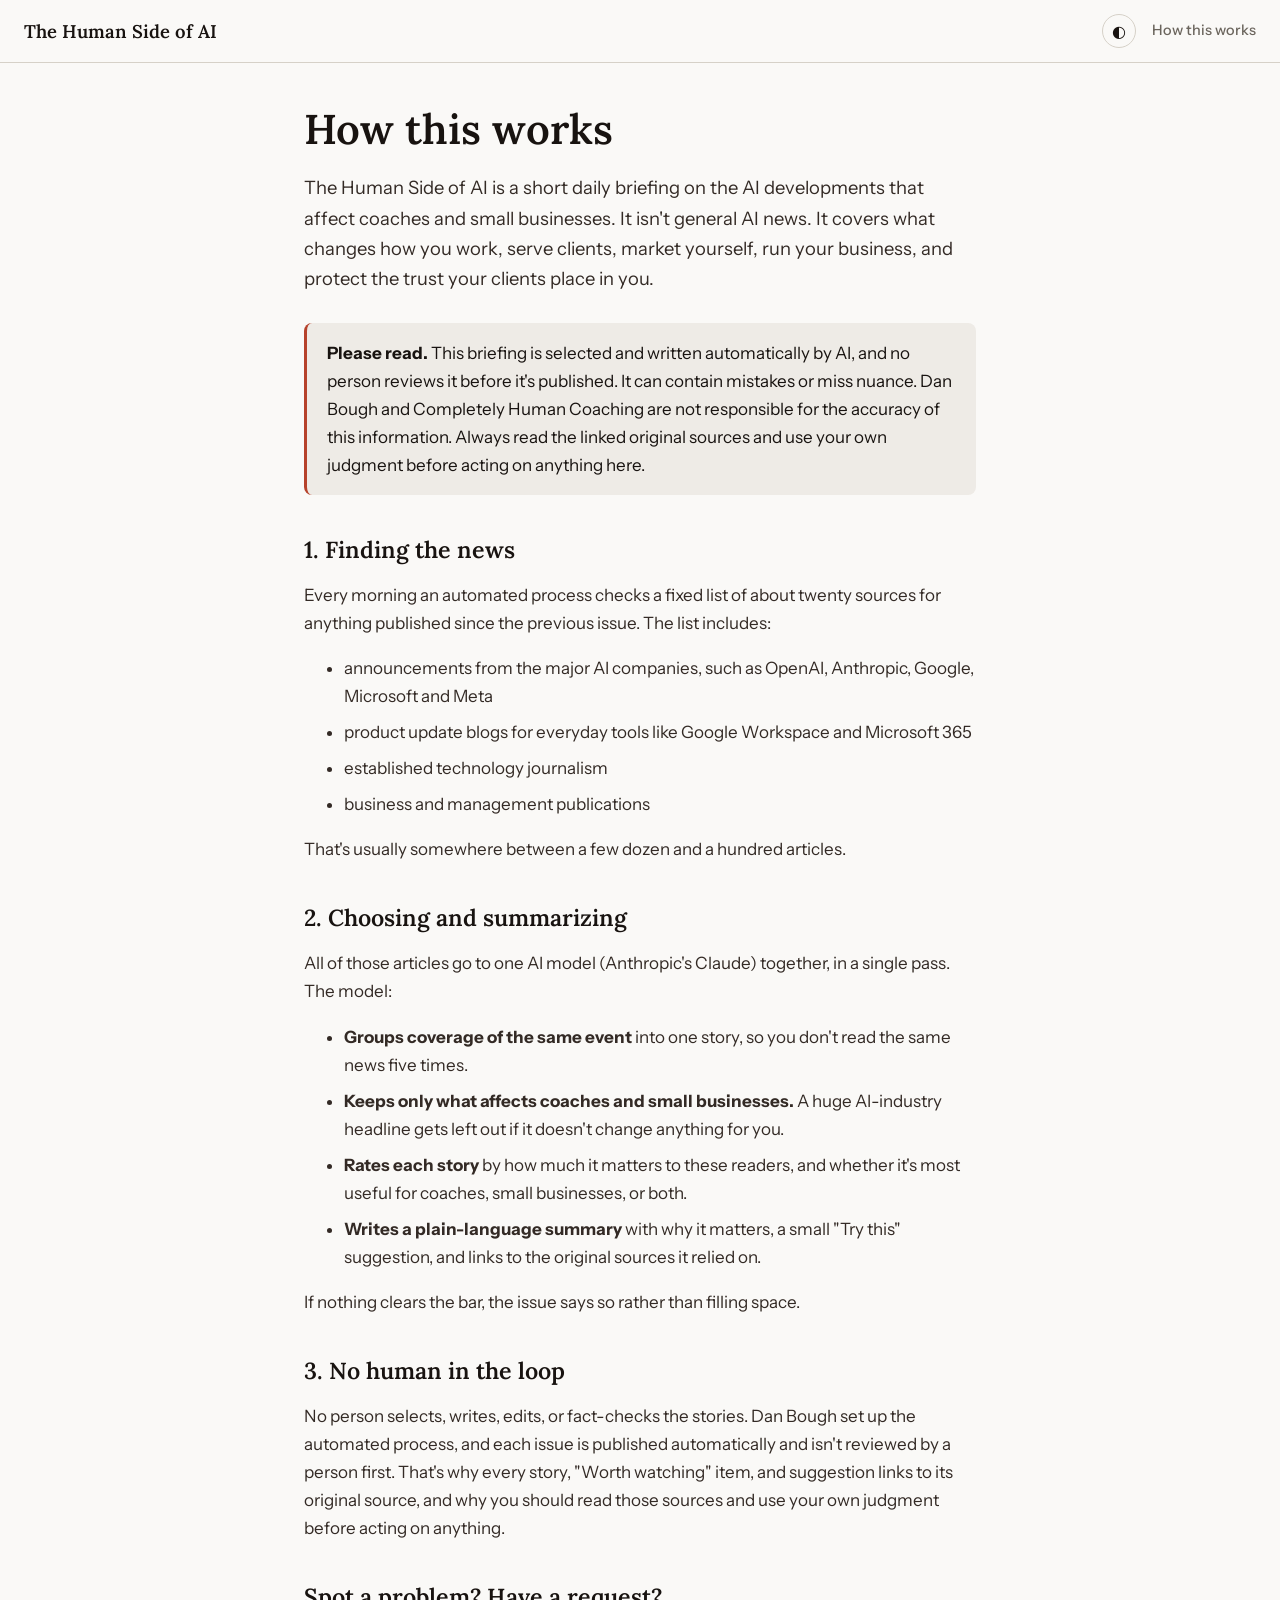
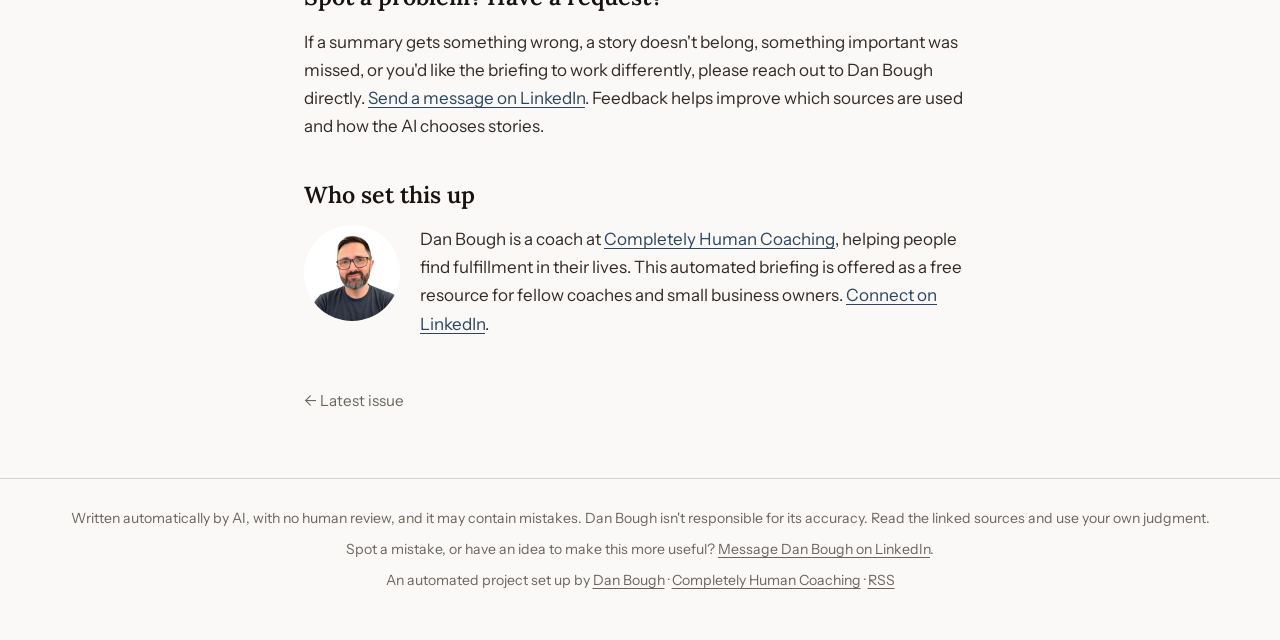
==== about.html @ e9f51636 "Update site: 2026-09-29" ====
<!DOCTYPE html>
<html lang="en">
<head>
<meta charset="utf-8">
<meta name="viewport" content="width=device-width, initial-scale=1">
<title>How this works · The Human Side of AI</title>
<meta name="description" content="How the daily AI briefing for coaches and small businesses is sourced, selected, and summarized, and why you should always check the sources.">
<meta property="og:site_name" content="The Human Side of AI">
<meta property="og:title" content="How this works · The Human Side of AI">
<meta property="og:description" content="How the daily AI briefing for coaches and small businesses is sourced, selected, and summarized, and why you should always check the sources.">
<meta property="og:url" content="https://ai.completelyhumancoaching.com/about.html">
<meta property="og:image" content="https://ai.completelyhumancoaching.com/assets/og-image.png">
<meta property="og:image:width" content="1200">
<meta property="og:image:height" content="630">
<meta property="og:type" content="website">
<meta name="twitter:card" content="summary_large_image">
<meta name="twitter:title" content="How this works · The Human Side of AI">
<meta name="twitter:description" content="How the daily AI briefing for coaches and small businesses is sourced, selected, and summarized, and why you should always check the sources.">
<meta name="twitter:image" content="https://ai.completelyhumancoaching.com/assets/og-image.png">
<link rel="icon" type="image/png" href="assets/favicon.png">
<link rel="alternate" type="application/rss+xml" title="The Human Side of AI" href="feed.xml">
<script>
try {
  var saved = localStorage.getItem('human-side-of-ai-theme');
  if (saved) document.documentElement.setAttribute('data-theme', saved);
} catch (e) {}
</script>
<link rel="preconnect" href="https://fonts.googleapis.com">
<link rel="preconnect" href="https://fonts.gstatic.com" crossorigin>
<link href="https://fonts.googleapis.com/css2?family=Instrument+Sans:wght@400;500;600;700&family=Lora:wght@500;600;700&display=swap" rel="stylesheet">
<link rel="stylesheet" href="assets/style.css">
</head>
<body>

<header class="masthead">
  <a class="masthead-brand" href="index.html">The Human Side of AI</a>
  <nav class="masthead-nav">
    <button class="theme-toggle" aria-label="Toggle dark mode">◐</button>
    <a href="about.html">How this works</a>
  </nav>
</header>
<main class="about">
  <h1 class="about-title">How this works</h1>
  <p class="about-lede">The Human Side of AI is a short daily briefing on the AI developments that
    affect coaches and small businesses. It isn't general AI news. It covers what changes how you
    work, serve clients, market yourself, run your business, and protect the trust your clients
    place in you.</p>

  <div class="disclaimer-box">
    <strong>Please read.</strong> This briefing is selected and written automatically by AI, and no person reviews it before it&#x27;s published. It can contain mistakes or miss nuance. Dan Bough and Completely Human Coaching are not responsible for the accuracy of this information. Always read the linked original sources and use your own judgment before acting on anything here.
  </div>

  <h2>1. Finding the news</h2>
  <p>Every morning an automated process checks a fixed list of about twenty sources for
    anything published since the previous issue. The list includes:</p>
  <ul>
    <li>announcements from the major AI companies, such as OpenAI, Anthropic, Google, Microsoft
      and Meta</li>
    <li>product update blogs for everyday tools like Google Workspace and Microsoft 365</li>
    <li>established technology journalism</li>
    <li>business and management publications</li>
  </ul>
  <p>That's usually somewhere between a few dozen and a hundred articles.</p>

  <h2>2. Choosing and summarizing</h2>
  <p>All of those articles go to one AI model (Anthropic's Claude) together, in a single pass. The
    model:</p>
  <ul>
    <li><strong>Groups coverage of the same event</strong> into one story, so you don't read the
      same news five times.</li>
    <li><strong>Keeps only what affects coaches and small businesses.</strong> A huge AI-industry
      headline gets left out if it doesn't change anything for you.</li>
    <li><strong>Rates each story</strong> by how much it matters to these readers, and whether
      it's most useful for coaches, small businesses, or both.</li>
    <li><strong>Writes a plain-language summary</strong> with why it matters, a small "Try this"
      suggestion, and links to the original sources it relied on.</li>
  </ul>
  <p>If nothing clears the bar, the issue says so rather than filling space.</p>

  <h2>3. No human in the loop</h2>
  <p>No person selects, writes, edits, or fact-checks the stories. Dan Bough set up the
    automated process, and each issue is published automatically and isn't reviewed by a person
    first. That's why every story, "Worth watching" item, and suggestion links to its original
    source, and why you should read those sources and use your own judgment before acting on
    anything.</p>

  <h2>Spot a problem? Have a request?</h2>
  <p>If a summary gets something wrong, a story doesn't belong, something important was missed,
    or you'd like the briefing to work differently, please reach out to Dan Bough
    directly. <a href="https://www.linkedin.com/in/dan-bough/" target="_blank" rel="noopener">Send a message on
    LinkedIn</a>. Feedback helps improve which sources are used and how the AI chooses stories.</p>

  <h2>Who set this up</h2>
  <div class="author-card">
    <img src="assets/dan-bough.jpg" alt="Dan Bough" class="author-photo" width="96" height="96">
    <p>Dan Bough is a coach at <a href="https://completelyhumancoaching.com" target="_blank" rel="noopener">Completely Human Coaching</a>,
      helping people find fulfillment in their lives. This automated briefing is offered as a
      free resource for fellow coaches and small business owners.
      <a href="https://www.linkedin.com/in/dan-bough/" target="_blank" rel="noopener">Connect on LinkedIn</a>.</p>
  </div>

  <nav class="issue-nav"><a href="index.html">← Latest issue</a></nav>
</main>

<footer class="site-footer">
  <p class="footer-disclaimer">Written automatically by AI, with no human review, and it may contain mistakes. Dan Bough isn&#x27;t responsible for its accuracy. Read the linked sources and use your own judgment.</p>
  <p class="footer-feedback">Spot a mistake, or have an idea to make this more useful? <a href="https://www.linkedin.com/in/dan-bough/" target="_blank" rel="noopener">Message Dan Bough on LinkedIn</a>.</p>
  <p class="footer-credit">An automated project set up by <a href="https://www.linkedin.com/in/dan-bough/" target="_blank" rel="noopener">Dan Bough</a>
    · <a href="https://completelyhumancoaching.com" target="_blank" rel="noopener">Completely Human Coaching</a>
    · <a href="feed.xml">RSS</a></p>
</footer>

<script>
(function() {
  var toggle = document.querySelector('.theme-toggle');
  if (!toggle) return;
  toggle.addEventListener('click', function() {
    var root = document.documentElement;
    var current = root.getAttribute('data-theme') ||
      (window.matchMedia('(prefers-color-scheme: dark)').matches ? 'dark' : 'light');
    var next = current === 'dark' ? 'light' : 'dark';
    root.setAttribute('data-theme', next);
    try { localStorage.setItem('human-side-of-ai-theme', next); } catch (e) {}
  });
})();
</script>
</body>
</html>
---- assets/style.css ----
:root {
  --bg: #faf9f7;
  --bg-elevated: #ffffff;
  --bg-soft: #eeebe6;
  --text: #181310;
  --text-soft: #332a25;
  --text-muted: #6b655d;
  --border: #d6d1c8;
  --brand: #2b4562;
  --brand-strong: #1c2f45;
  --ember: #b6422b;
  --shadow: 0 1px 3px rgba(24,19,16,0.06), 0 1px 2px rgba(24,19,16,0.04);
  --font-serif: 'Lora', Georgia, serif;
  --font-sans: 'Instrument Sans', -apple-system, BlinkMacSystemFont, sans-serif;
  color-scheme: light;
}

@media (prefers-color-scheme: dark) {
  :root:not([data-theme="light"]) {
    --bg: #171412;
    --bg-elevated: #211d1a;
    --bg-soft: #2a2522;
    --text: #efebe5;
    --text-soft: #ddd6cd;
    --text-muted: #a39b91;
    --border: #3a3430;
    --brand: #8fb0d3;
    --brand-strong: #b5cde6;
    --ember: #e07a62;
    --shadow: 0 1px 3px rgba(0,0,0,0.3), 0 1px 2px rgba(0,0,0,0.2);
    color-scheme: dark;
  }
}

:root[data-theme="dark"] {
  --bg: #171412;
  --bg-elevated: #211d1a;
  --bg-soft: #2a2522;
  --text: #efebe5;
  --text-soft: #ddd6cd;
  --text-muted: #a39b91;
  --border: #3a3430;
  --brand: #8fb0d3;
  --brand-strong: #b5cde6;
  --ember: #e07a62;
  --shadow: 0 1px 3px rgba(0,0,0,0.3), 0 1px 2px rgba(0,0,0,0.2);
  color-scheme: dark;
}

* { box-sizing: border-box; }

body {
  margin: 0;
  background: var(--bg);
  color: var(--text);
  font-family: var(--font-sans);
  font-size: 17px;
  line-height: 1.65;
  -webkit-font-smoothing: antialiased;
}

a { color: var(--brand); text-underline-offset: 3px; }
a:hover { color: var(--ember); }

h1, h2, h3 { font-family: var(--font-serif); font-weight: 600; line-height: 1.25; color: var(--text); }

.masthead {
  display: flex;
  align-items: center;
  justify-content: space-between;
  gap: 12px;
  padding: 14px 24px;
  border-bottom: 1px solid var(--border);
  position: sticky;
  top: 0;
  background: var(--bg);
  z-index: 10;
}
.masthead-brand {
  font-family: var(--font-serif);
  font-weight: 600;
  font-size: 1.15rem;
  text-decoration: none;
  color: var(--text);
}
.masthead-nav { display: flex; align-items: center; gap: 16px; }
.masthead-nav a { font-size: 0.9rem; font-weight: 500; text-decoration: none; color: var(--text-muted); }
.masthead-nav a:hover { color: var(--ember); }

.theme-toggle {
  background: none;
  border: 1px solid var(--border);
  border-radius: 50%;
  width: 34px;
  height: 34px;
  font-size: 1rem;
  cursor: pointer;
  color: var(--text);
}

main { max-width: 720px; margin: 0 auto; padding: 40px 24px 64px; }
main.landing { max-width: 820px; }

.intro { margin-bottom: 36px; }
.intro-title { font-size: clamp(2.1rem, 6vw, 3rem); margin: 0 0 12px; letter-spacing: -0.01em; }
.intro-tagline { font-size: 1.2rem; color: var(--text-soft); margin: 0 0 14px; }
.intro-byline { font-size: 0.95rem; color: var(--text-muted); margin: 0; }

.hero {
  display: block;
  text-decoration: none;
  color: inherit;
  border: 1px solid var(--border);
  border-radius: 16px;
  padding: 32px;
  margin-bottom: 48px;
  background: var(--bg-elevated);
  box-shadow: var(--shadow);
  transition: transform 0.15s ease;
}
.hero:hover { transform: translateY(-2px); color: inherit; }

.hero-kicker, .issue-kicker {
  font-size: 0.8rem;
  text-transform: uppercase;
  letter-spacing: 0.08em;
  color: var(--ember);
  font-weight: 600;
  margin: 0 0 12px;
}

.hero-lede { font-family: var(--font-serif); font-size: 1.2rem; color: var(--text); margin: 0 0 18px; }
.hero-headlines { margin: 0 0 20px; padding-left: 20px; color: var(--text-soft); }
.hero-headlines li { margin-bottom: 6px; }
.hero-cta { font-weight: 600; color: var(--brand); }

.archive h2, .worth-watching h2, .explore-card h2, .subscribe h2, .about h2 {
  font-size: 1.45rem;
  margin: 0 0 16px;
}

.issue-grid {
  display: grid;
  grid-template-columns: repeat(auto-fill, minmax(220px, 1fr));
  gap: 16px;
}
.issue-card {
  display: block;
  text-decoration: none;
  color: inherit;
  border: 1px solid var(--border);
  border-radius: 12px;
  padding: 18px 20px;
  background: var(--bg-elevated);
  transition: transform 0.15s ease, box-shadow 0.15s ease;
}
.issue-card:hover { transform: translateY(-2px); box-shadow: var(--shadow); color: inherit; }
.issue-card-date { font-size: 0.8rem; color: var(--text-muted); margin: 0 0 8px; font-weight: 600; }
.issue-card-headline { font-family: var(--font-serif); font-size: 1.05rem; margin: 0 0 8px; }
.issue-card-count { font-size: 0.8rem; color: var(--text-muted); margin: 0; }

.issue-header { margin-bottom: 28px; }
.issue-title { font-size: clamp(1.8rem, 5vw, 2.4rem); margin: 0 0 14px; letter-spacing: -0.01em; }
.issue-disclaimer {
  font-size: 0.88rem;
  color: var(--text-muted);
  background: var(--bg-soft);
  border-radius: 8px;
  padding: 8px 12px;
  margin: 0;
}

.lede {
  font-family: var(--font-serif);
  font-size: 1.25rem;
  line-height: 1.55;
  border-left: 3px solid var(--ember);
  padding-left: 20px;
  margin: 0 0 40px;
  color: var(--text);
}

.story-grid { display: flex; flex-direction: column; gap: 32px; }

.story-card {
  border: 1px solid var(--border);
  border-radius: 16px;
  overflow: hidden;
  background: var(--bg-elevated);
  box-shadow: var(--shadow);
}

.story-media {
  display: block;
  width: 100%;
  aspect-ratio: 16 / 9;
  background: var(--bg-soft);
  text-decoration: none;
  position: relative;
  overflow: hidden;
}
.story-media img { width: 100%; height: 100%; object-fit: cover; display: block; }
.story-media.media-broken img { display: none; }
.story-media-fallback { display: flex; align-items: center; justify-content: center; aspect-ratio: 16 / 5; }
.fallback-glyph { font-size: 2rem; }

.play-badge {
  position: absolute;
  top: 50%; left: 50%;
  transform: translate(-50%, -50%);
  width: 56px; height: 56px;
  background: rgba(0,0,0,0.65);
  color: white;
  border-radius: 50%;
  display: flex; align-items: center; justify-content: center;
  font-size: 1.2rem;
}

.story-media-card {
  display: flex;
  flex-direction: column;
  align-items: flex-start;
  justify-content: center;
  padding: 24px 28px;
  aspect-ratio: 16 / 5;
  background: linear-gradient(135deg, var(--bg-soft), var(--bg-elevated));
}
.card-kicker { font-size: 0.75rem; text-transform: uppercase; letter-spacing: 0.08em; color: var(--accent); font-weight: 700; }
.card-id { font-family: var(--font-serif); font-size: 1.3rem; margin: 8px 0; word-break: break-all; color: var(--text); }
.card-sub { font-size: 0.85rem; color: var(--text-muted); }

.story-body { padding: 24px 28px 28px; }

.story-meta { display: flex; align-items: center; gap: 10px; flex-wrap: wrap; margin-bottom: 12px; }

.meter { display: inline-flex; gap: 3px; }
.meter-seg { width: 14px; height: 6px; border-radius: 3px; background: var(--border); display: inline-block; }

.tag-chip {
  font-size: 0.7rem;
  font-weight: 600;
  text-transform: uppercase;
  letter-spacing: 0.04em;
  border: 1px solid;
  border-radius: 6px;
  padding: 2px 8px;
}

.story-headline { font-size: 1.45rem; margin: 0 0 6px; line-height: 1.3; }
.story-dates { font-size: 0.8rem; color: var(--text-muted); margin-bottom: 6px; }
.story-audience { font-size: 0.85rem; color: var(--text-muted); margin: 0 0 12px; }
.story-audience strong { color: var(--text-soft); font-weight: 600; }
.story-text { margin: 0 0 16px; color: var(--text-soft); }

.callout {
  border-radius: 10px;
  padding: 12px 16px;
  margin-bottom: 12px;
  font-size: 0.95rem;
  background: var(--bg);
  border: 1px solid var(--border);
}
.callout-try { border-left: 3px solid var(--ember); }
.callout-label {
  display: block;
  font-size: 0.72rem;
  text-transform: uppercase;
  letter-spacing: 0.06em;
  font-weight: 700;
  color: var(--accent);
  margin-bottom: 4px;
}
.callout-try .callout-label { color: var(--ember); }

.pros-cons { display: grid; grid-template-columns: 1fr 1fr; gap: 16px; margin-bottom: 16px; }
.pros h4, .cons h4 { font-size: 0.78rem; text-transform: uppercase; letter-spacing: 0.05em; margin: 0 0 6px; color: var(--text-muted); }
.pros ul, .cons ul { margin: 0; padding-left: 18px; font-size: 0.92rem; color: var(--text-soft); }

.source-chips { display: flex; flex-wrap: wrap; align-items: center; gap: 8px; margin-top: 16px; }
.source-label { font-size: 0.8rem; font-weight: 600; color: var(--text-muted); }
.source-chip {
  display: inline-flex;
  align-items: center;
  gap: 6px;
  font-size: 0.8rem;
  text-decoration: none;
  color: var(--text-soft);
  background: var(--bg);
  border: 1px solid var(--border);
  border-radius: 20px;
  padding: 4px 10px 4px 6px;
  max-width: 100%;
}
.source-chip span { overflow: hidden; text-overflow: ellipsis; white-space: nowrap; }
.source-chip:hover { border-color: var(--ember); color: var(--ember); }
.source-favicon { width: 14px; height: 14px; border-radius: 3px; }

.worth-watching { margin-top: 48px; }
.worth-watching-list { padding-left: 20px; color: var(--text-soft); }
.worth-watching-list li { margin-bottom: 10px; }
.worth-watching-list a { font-size: 0.85rem; white-space: nowrap; }

.explore-card {
  margin-top: 48px;
  border: 1px solid var(--border);
  border-radius: 16px;
  padding: 28px;
  background: var(--bg-soft);
}
.explore-title { font-family: var(--font-serif); font-size: 1.25rem; font-weight: 600; margin-bottom: 8px; }
.explore-card p { color: var(--text-soft); }
.explore-link { display: inline-block; margin-top: 4px; font-weight: 600; text-decoration: none; }

.subscribe {
  margin-top: 48px;
  border: 1px solid var(--border);
  border-radius: 16px;
  padding: 28px;
  background: var(--bg-elevated);
  text-align: center;
}
.subscribe p { color: var(--text-muted); margin: 0 0 16px; }
.subscribe-button {
  display: inline-block;
  background: var(--brand);
  color: var(--bg);
  font-weight: 600;
  text-decoration: none;
  padding: 10px 22px;
  border-radius: 999px;
}
.subscribe-button:hover { background: var(--ember); color: var(--bg); }

.issue-nav { margin-top: 48px; }
.issue-nav a { text-decoration: none; color: var(--text-muted); font-size: 0.95rem; }

.about-title { font-size: clamp(2rem, 6vw, 2.6rem); margin: 0 0 16px; }
.about-lede { font-size: 1.15rem; color: var(--text-soft); }
.about h2 { margin-top: 40px; }
.about p, .about li { color: var(--text-soft); }
.about li { margin-bottom: 8px; }
.disclaimer-box {
  background: var(--bg-soft);
  border-left: 3px solid var(--ember);
  border-radius: 8px;
  padding: 16px 20px;
  margin: 28px 0;
}
.author-card { display: flex; gap: 20px; align-items: flex-start; }
.author-photo { border-radius: 50%; flex-shrink: 0; object-fit: cover; }
.author-card p { margin: 0; }

.site-footer {
  border-top: 1px solid var(--border);
  padding: 28px 24px 40px;
  text-align: center;
  font-size: 0.88rem;
  color: var(--text-muted);
}
.site-footer p { margin: 0 0 8px; }
.site-footer a { color: var(--text-muted); }
.site-footer a:hover { color: var(--ember); }

.empty-note { color: var(--text-muted); font-style: italic; }

@media (max-width: 560px) {
  main { padding: 28px 16px 48px; }
  .masthead { padding: 12px 16px; }
  .masthead-brand { font-size: 1rem; }
  .masthead-nav { gap: 10px; }
  .hero, .explore-card, .subscribe { padding: 22px 18px; }
  .story-body { padding: 20px 18px 22px; }
  .pros-cons { grid-template-columns: 1fr; }
  .author-card { flex-direction: column; }
  .site-footer { padding: 24px 16px 32px; }
}
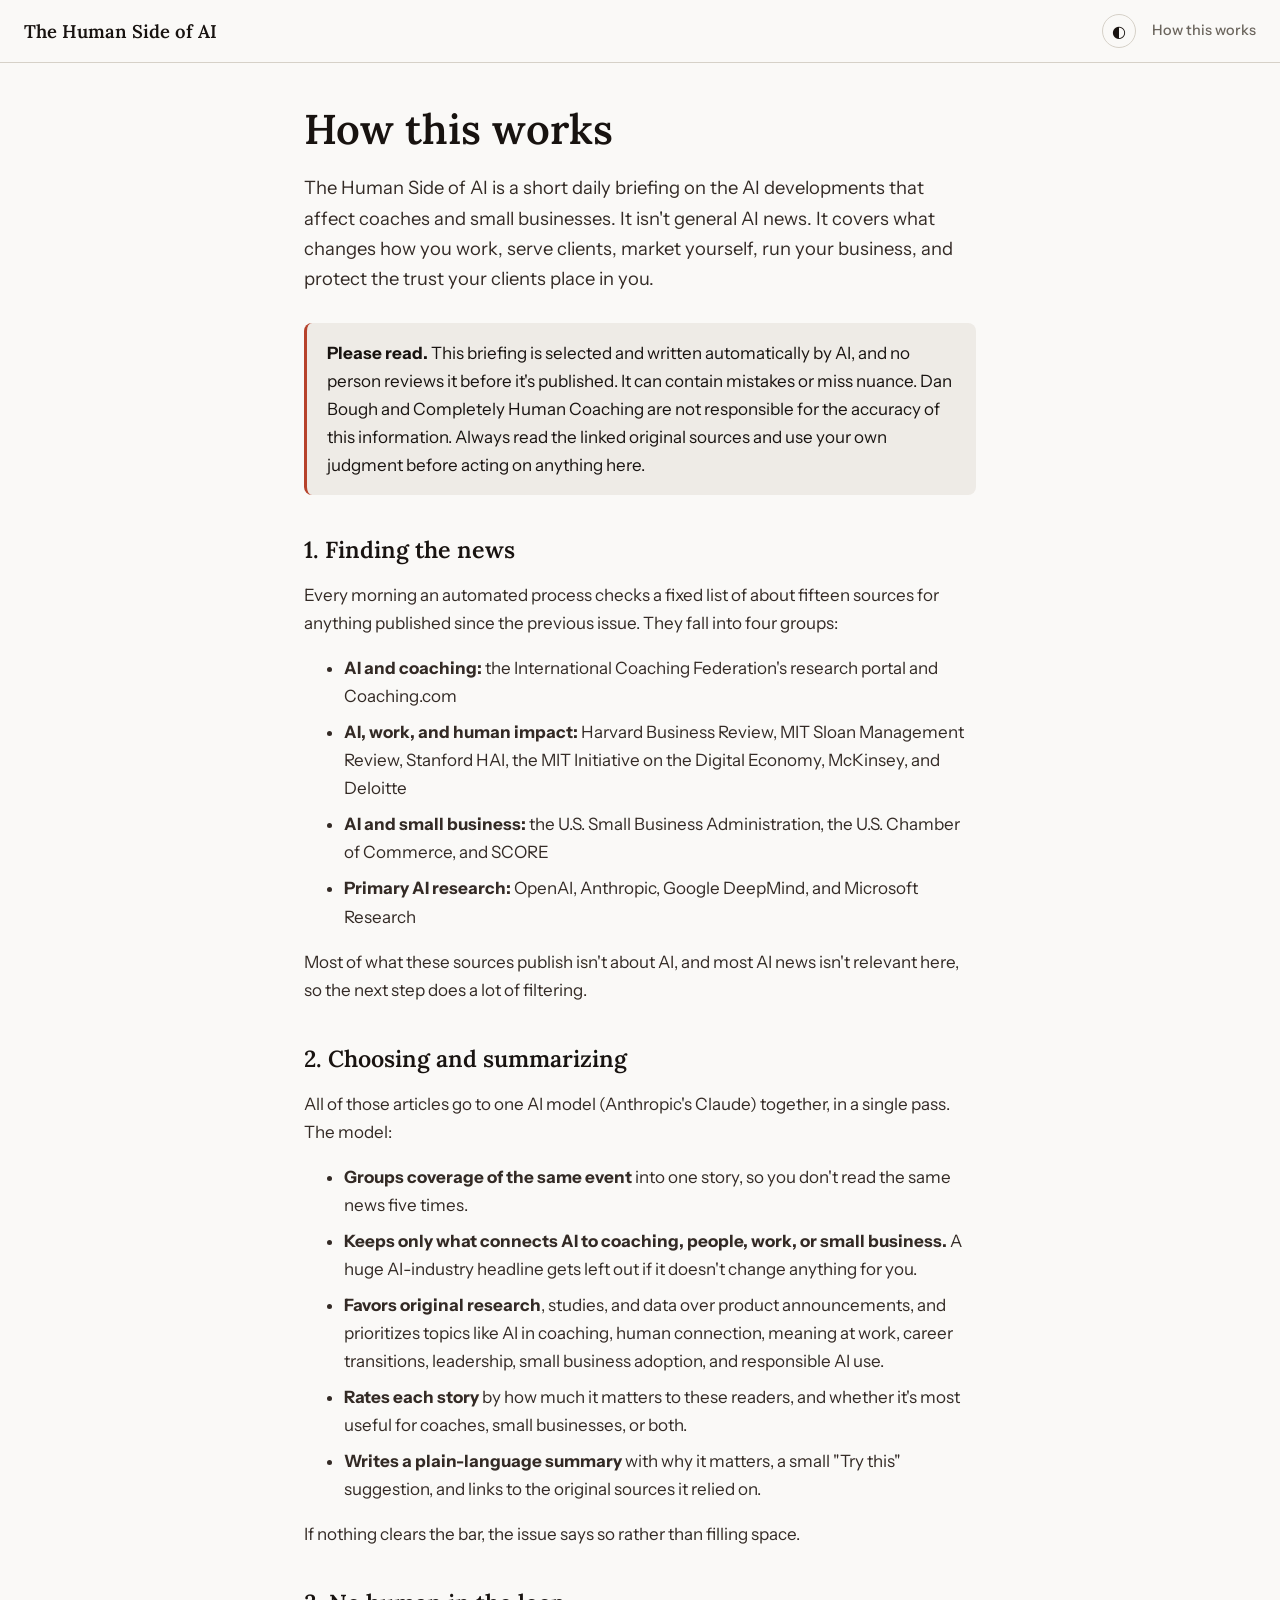
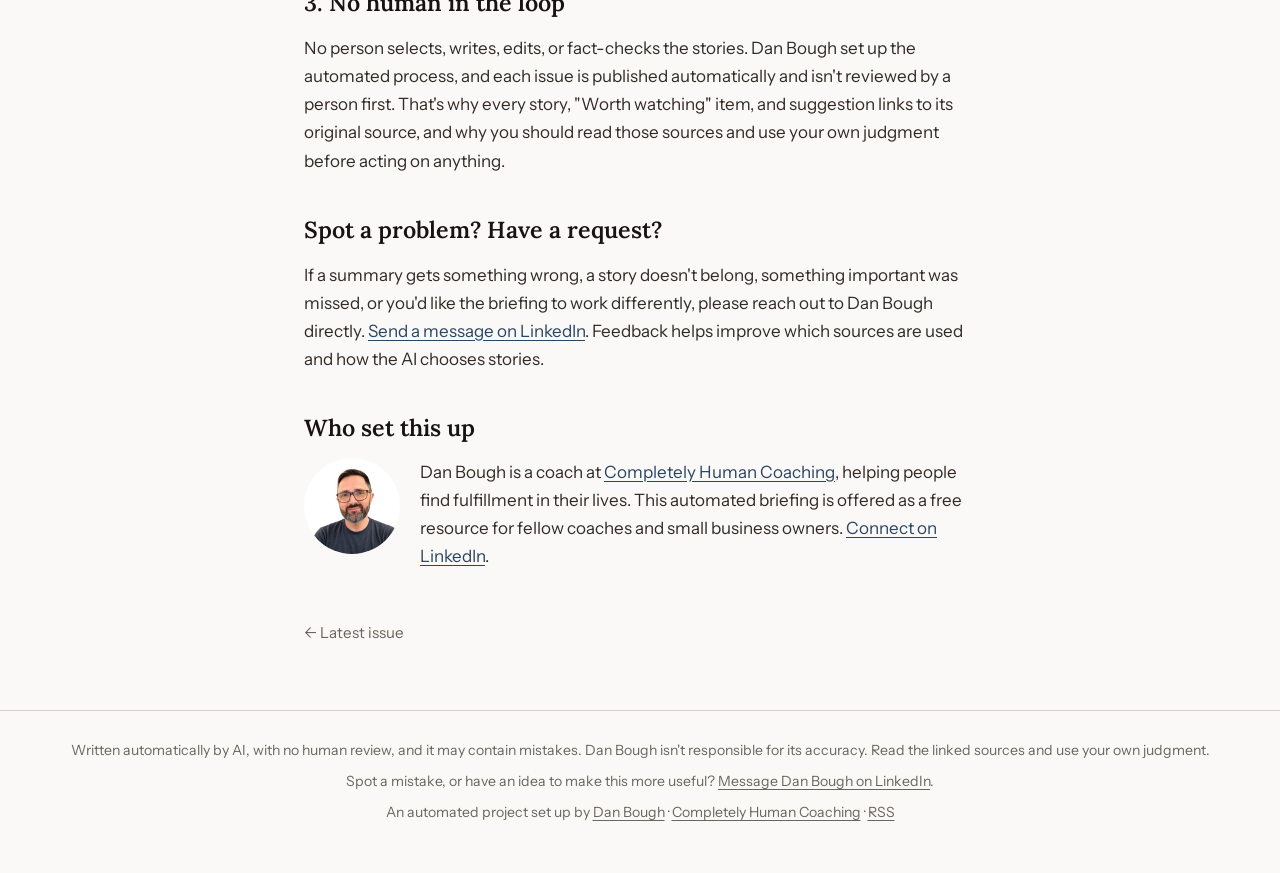
==== commit 3747a33e: "Update site: 2026-09-29" ====
--- a/about.html
+++ b/about.html
@@ -51,16 +51,21 @@
   </div>
 
   <h2>1. Finding the news</h2>
-  <p>Every morning an automated process checks a fixed list of about twenty sources for
-    anything published since the previous issue. The list includes:</p>
+  <p>Every morning an automated process checks a fixed list of about fifteen sources for
+    anything published since the previous issue. They fall into four groups:</p>
   <ul>
-    <li>announcements from the major AI companies, such as OpenAI, Anthropic, Google, Microsoft
-      and Meta</li>
-    <li>product update blogs for everyday tools like Google Workspace and Microsoft 365</li>
-    <li>established technology journalism</li>
-    <li>business and management publications</li>
+    <li><strong>AI and coaching:</strong> the International Coaching Federation's research portal
+      and Coaching.com</li>
+    <li><strong>AI, work, and human impact:</strong> Harvard Business Review, MIT Sloan
+      Management Review, Stanford HAI, the MIT Initiative on the Digital Economy, McKinsey, and
+      Deloitte</li>
+    <li><strong>AI and small business:</strong> the U.S. Small Business Administration, the U.S.
+      Chamber of Commerce, and SCORE</li>
+    <li><strong>Primary AI research:</strong> OpenAI, Anthropic, Google DeepMind, and Microsoft
+      Research</li>
   </ul>
-  <p>That's usually somewhere between a few dozen and a hundred articles.</p>
+  <p>Most of what these sources publish isn't about AI, and most AI news isn't relevant here,
+    so the next step does a lot of filtering.</p>
 
   <h2>2. Choosing and summarizing</h2>
   <p>All of those articles go to one AI model (Anthropic's Claude) together, in a single pass. The
@@ -68,8 +73,11 @@
   <ul>
     <li><strong>Groups coverage of the same event</strong> into one story, so you don't read the
       same news five times.</li>
-    <li><strong>Keeps only what affects coaches and small businesses.</strong> A huge AI-industry
-      headline gets left out if it doesn't change anything for you.</li>
+    <li><strong>Keeps only what connects AI to coaching, people, work, or small business.</strong>
+      A huge AI-industry headline gets left out if it doesn't change anything for you.</li>
+    <li><strong>Favors original research</strong>, studies, and data over product announcements,
+      and prioritizes topics like AI in coaching, human connection, meaning at work, career
+      transitions, leadership, small business adoption, and responsible AI use.</li>
     <li><strong>Rates each story</strong> by how much it matters to these readers, and whether
       it's most useful for coaches, small businesses, or both.</li>
     <li><strong>Writes a plain-language summary</strong> with why it matters, a small "Try this"
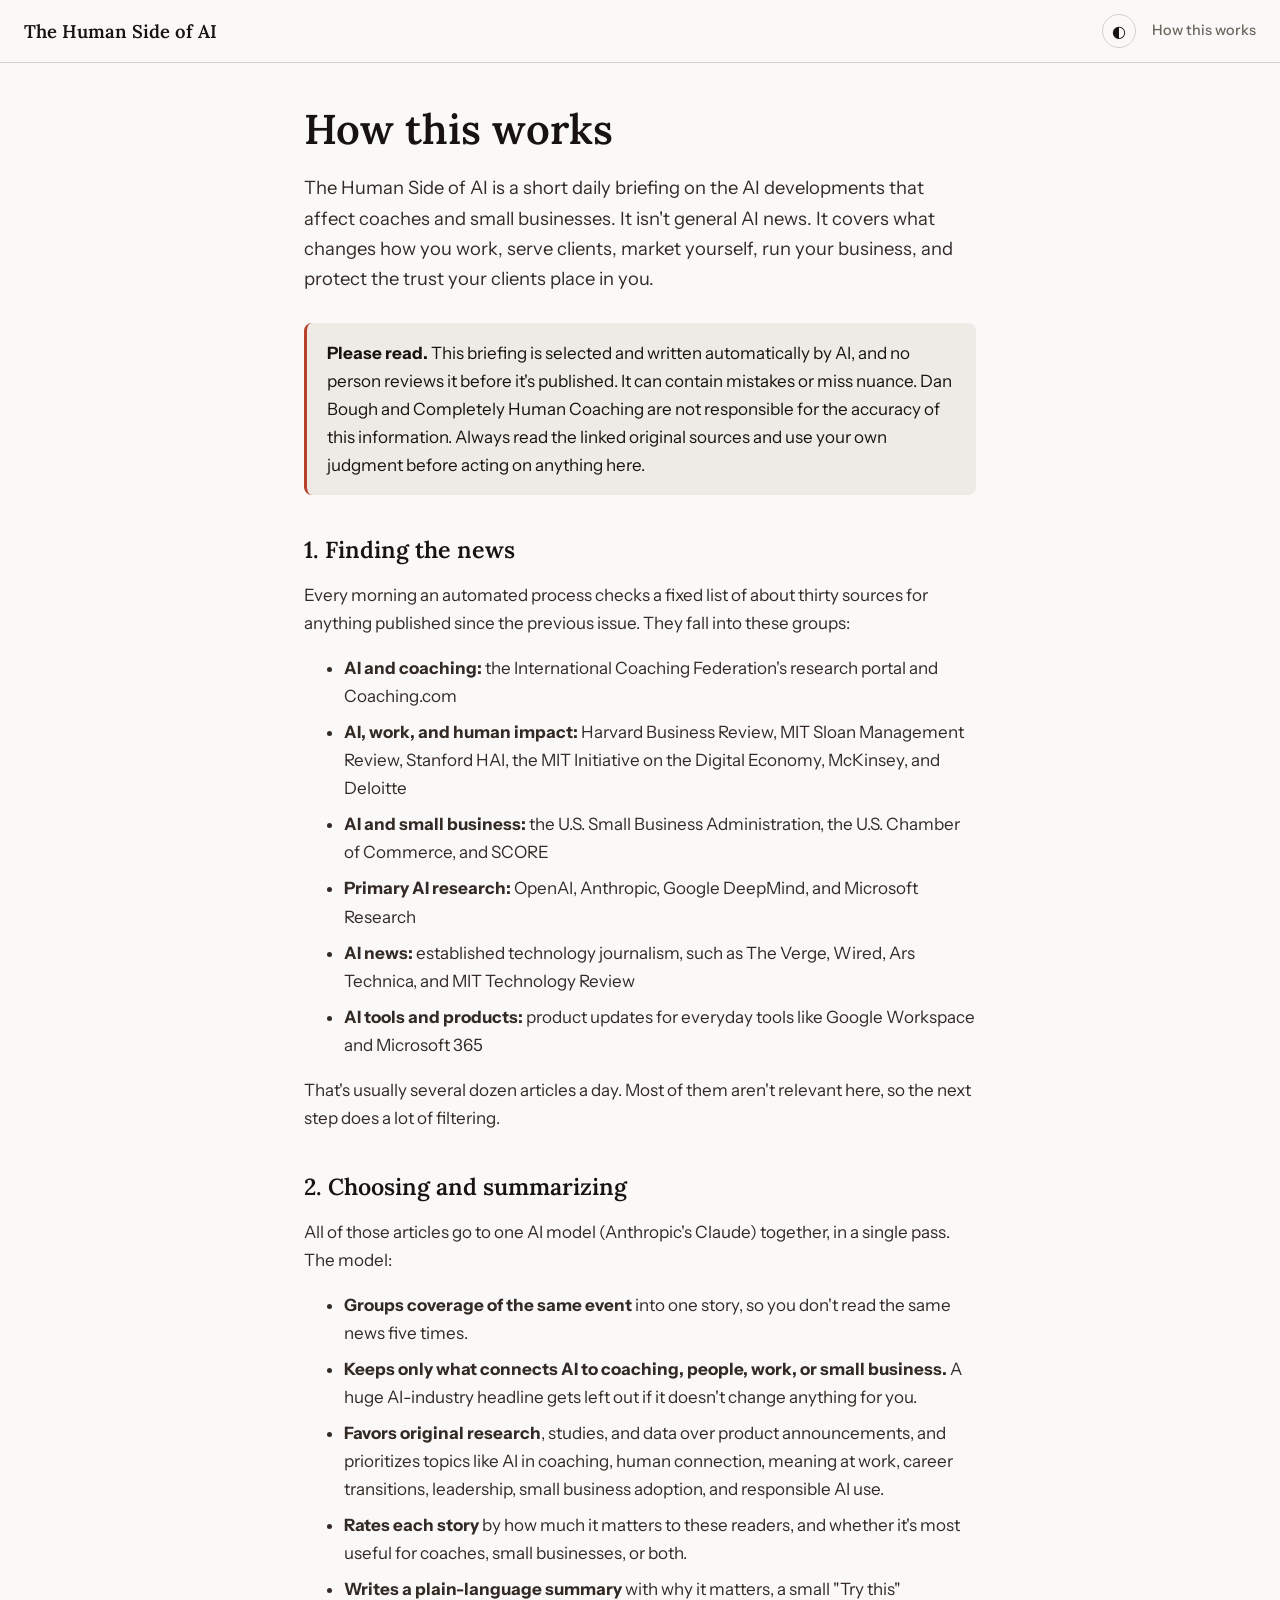
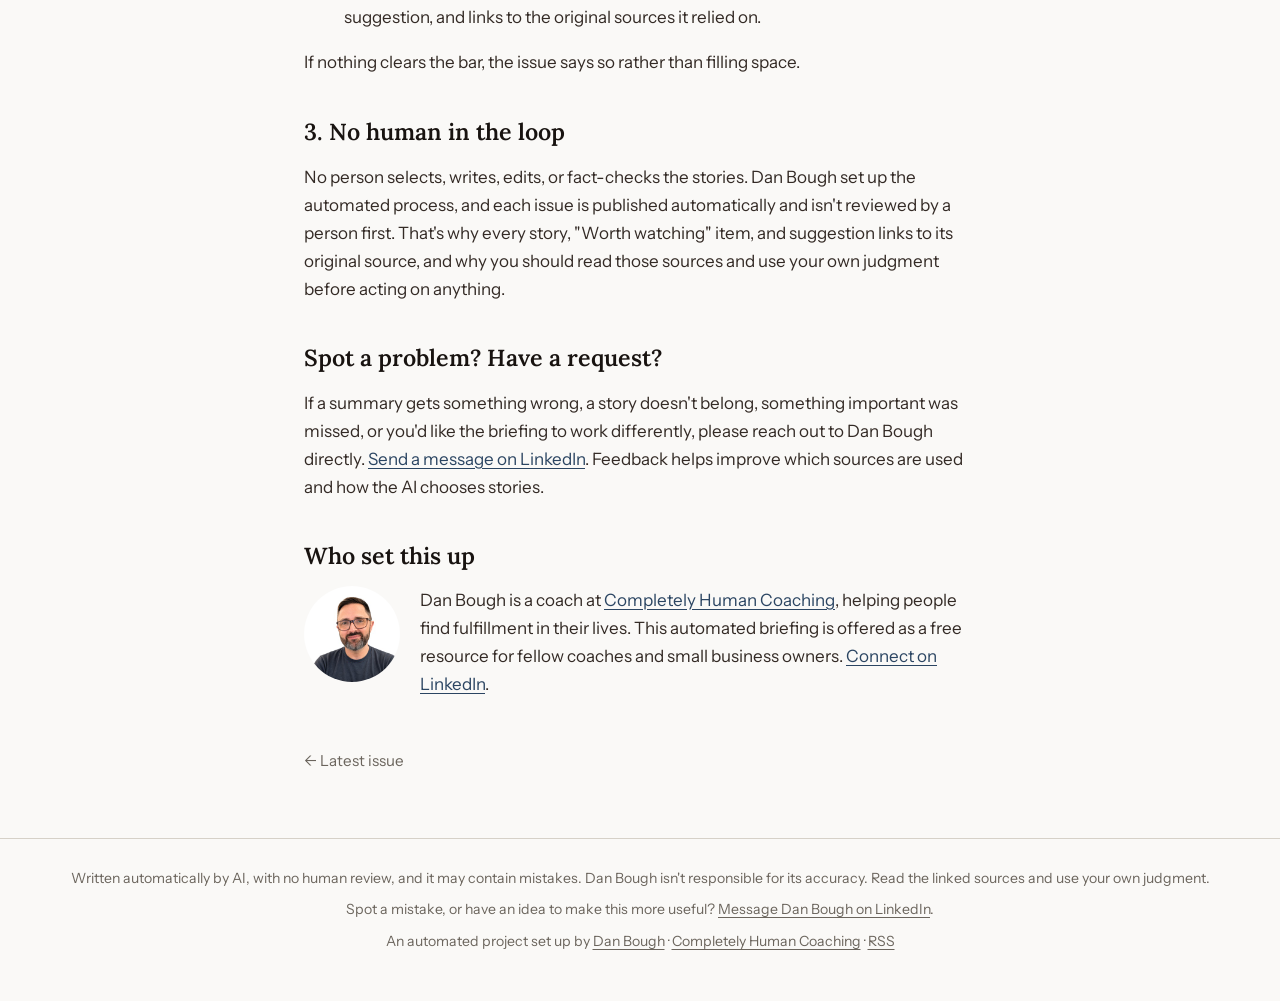
==== commit d8bd45da: "Update site: 2026-09-29" ====
--- a/about.html
+++ b/about.html
@@ -51,8 +51,8 @@
   </div>
 
   <h2>1. Finding the news</h2>
-  <p>Every morning an automated process checks a fixed list of about fifteen sources for
-    anything published since the previous issue. They fall into four groups:</p>
+  <p>Every morning an automated process checks a fixed list of about thirty sources for
+    anything published since the previous issue. They fall into these groups:</p>
   <ul>
     <li><strong>AI and coaching:</strong> the International Coaching Federation's research portal
       and Coaching.com</li>
@@ -63,9 +63,13 @@
       Chamber of Commerce, and SCORE</li>
     <li><strong>Primary AI research:</strong> OpenAI, Anthropic, Google DeepMind, and Microsoft
       Research</li>
+    <li><strong>AI news:</strong> established technology journalism, such as The Verge, Wired,
+      Ars Technica, and MIT Technology Review</li>
+    <li><strong>AI tools and products:</strong> product updates for everyday tools like Google
+      Workspace and Microsoft 365</li>
   </ul>
-  <p>Most of what these sources publish isn't about AI, and most AI news isn't relevant here,
-    so the next step does a lot of filtering.</p>
+  <p>That's usually several dozen articles a day. Most of them aren't relevant here, so the next
+    step does a lot of filtering.</p>
 
   <h2>2. Choosing and summarizing</h2>
   <p>All of those articles go to one AI model (Anthropic's Claude) together, in a single pass. The
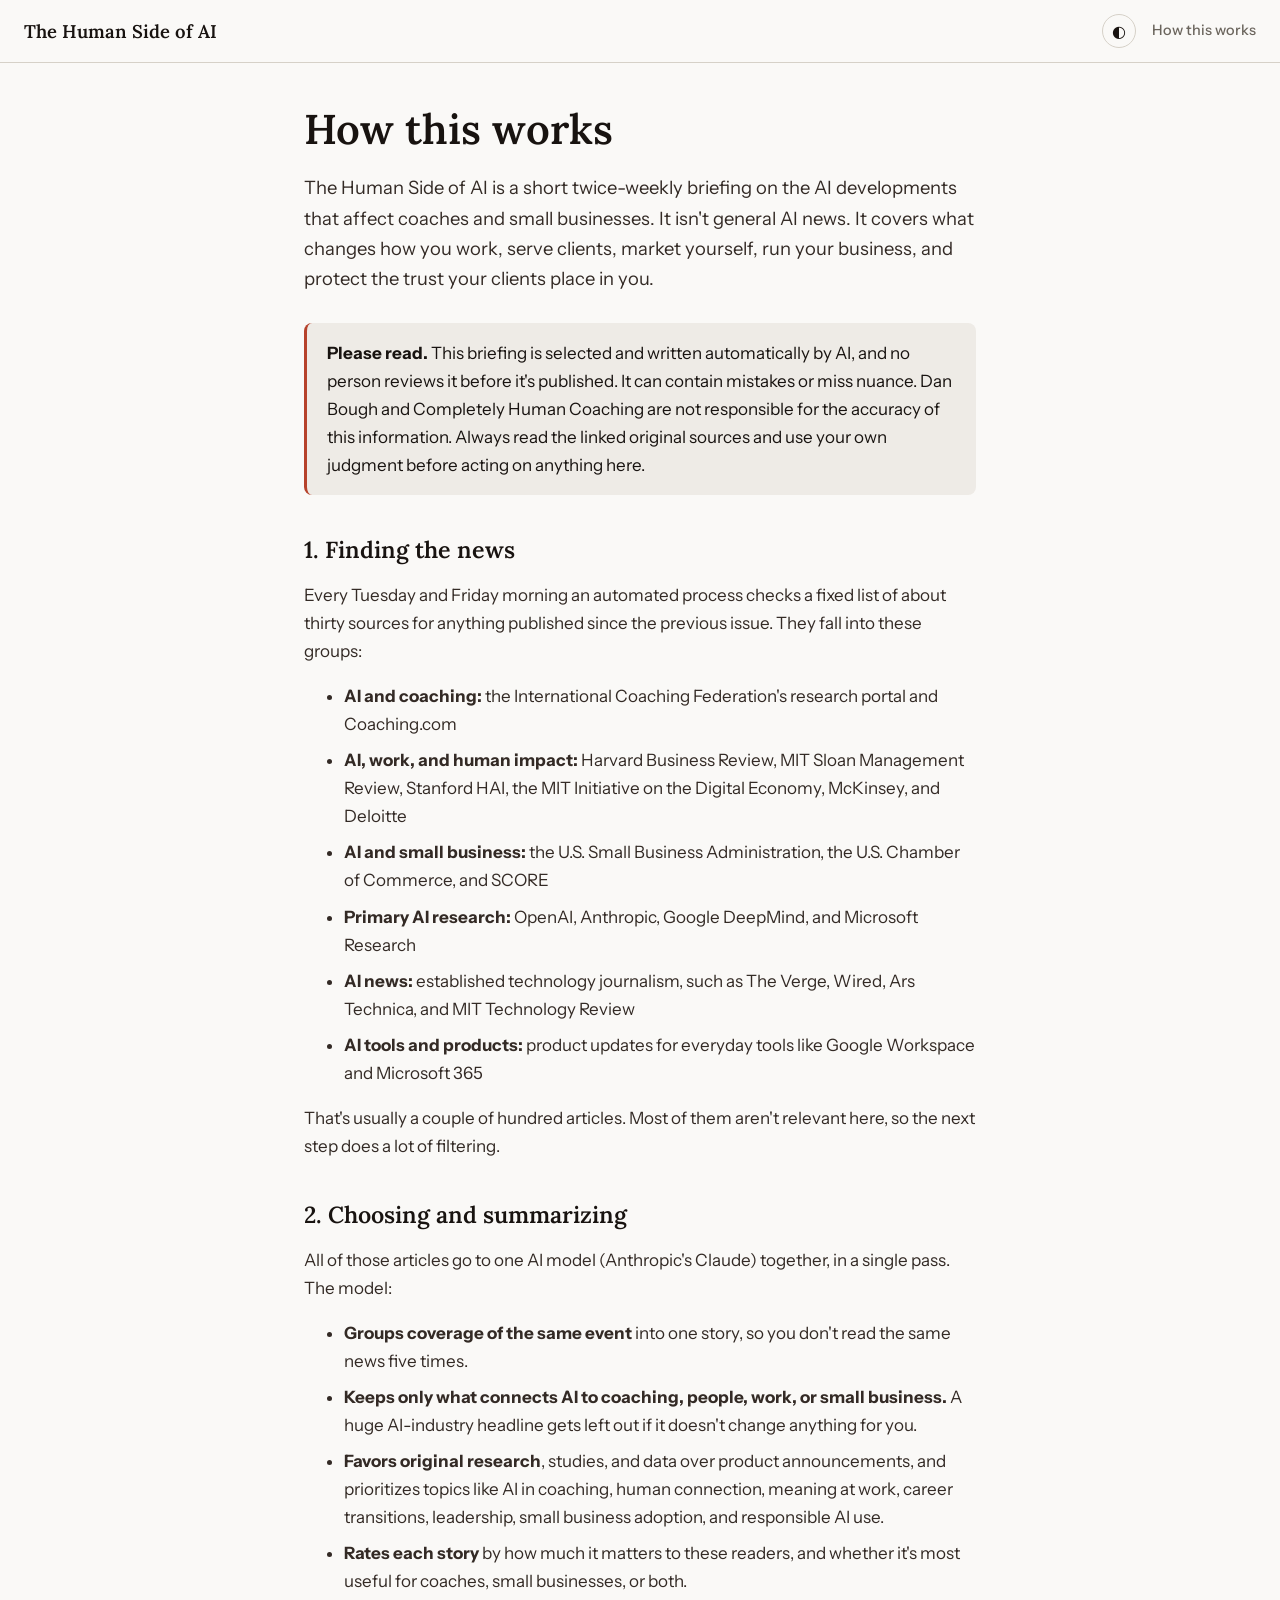
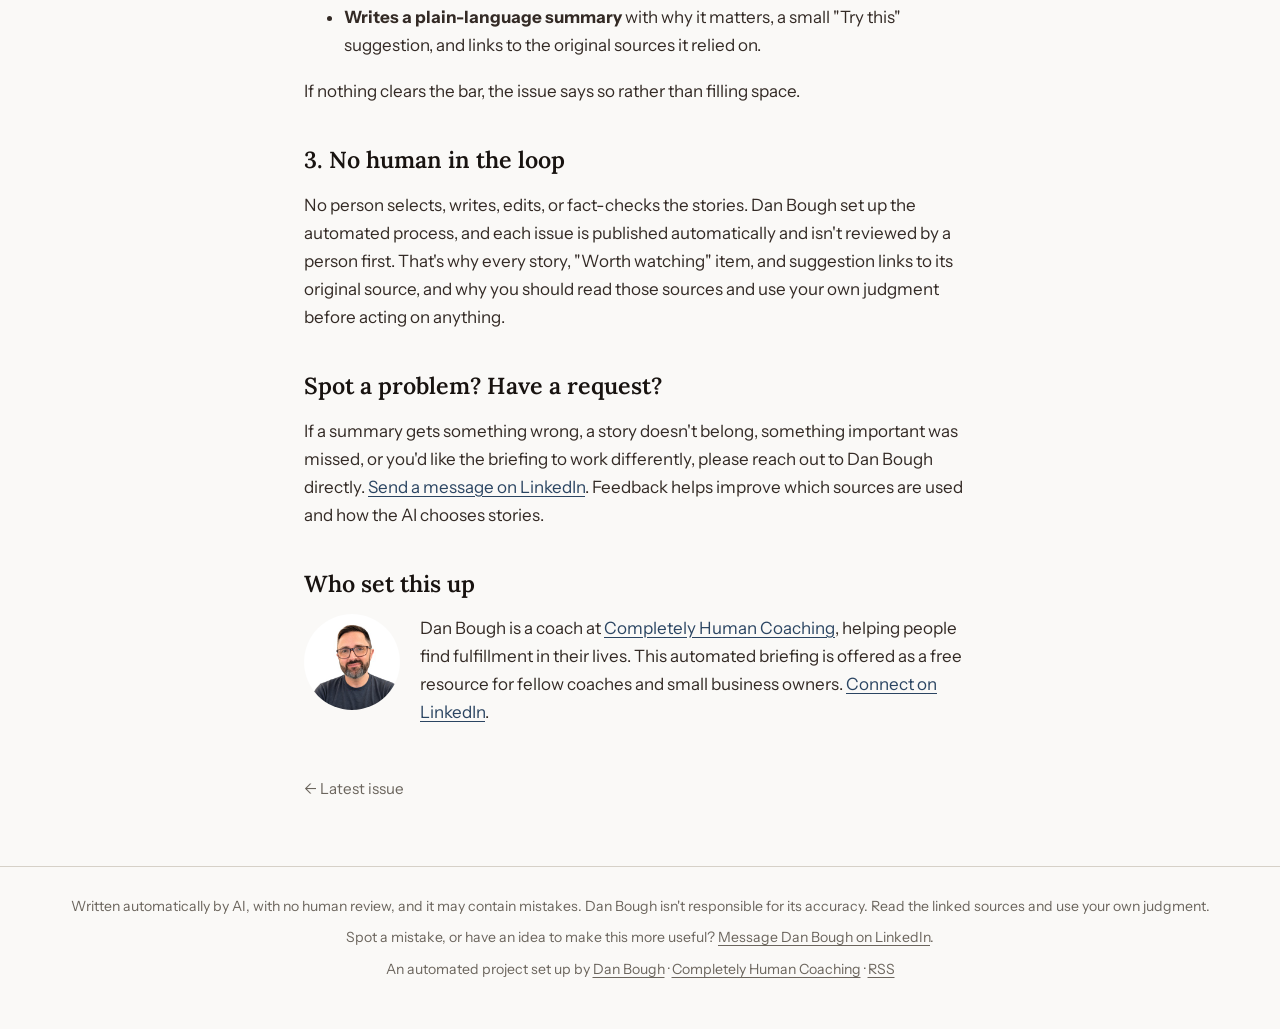
==== commit 6cccfe70: "Update site: 2026-09-29" ====
--- a/about.html
+++ b/about.html
@@ -4,10 +4,10 @@
 <meta charset="utf-8">
 <meta name="viewport" content="width=device-width, initial-scale=1">
 <title>How this works · The Human Side of AI</title>
-<meta name="description" content="How the daily AI briefing for coaches and small businesses is sourced, selected, and summarized, and why you should always check the sources.">
+<meta name="description" content="How the twice-weekly AI briefing for coaches and small businesses is sourced, selected, and summarized, and why you should always check the sources.">
 <meta property="og:site_name" content="The Human Side of AI">
 <meta property="og:title" content="How this works · The Human Side of AI">
-<meta property="og:description" content="How the daily AI briefing for coaches and small businesses is sourced, selected, and summarized, and why you should always check the sources.">
+<meta property="og:description" content="How the twice-weekly AI briefing for coaches and small businesses is sourced, selected, and summarized, and why you should always check the sources.">
 <meta property="og:url" content="https://ai.completelyhumancoaching.com/about.html">
 <meta property="og:image" content="https://ai.completelyhumancoaching.com/assets/og-image.png">
 <meta property="og:image:width" content="1200">
@@ -15,7 +15,7 @@
 <meta property="og:type" content="website">
 <meta name="twitter:card" content="summary_large_image">
 <meta name="twitter:title" content="How this works · The Human Side of AI">
-<meta name="twitter:description" content="How the daily AI briefing for coaches and small businesses is sourced, selected, and summarized, and why you should always check the sources.">
+<meta name="twitter:description" content="How the twice-weekly AI briefing for coaches and small businesses is sourced, selected, and summarized, and why you should always check the sources.">
 <meta name="twitter:image" content="https://ai.completelyhumancoaching.com/assets/og-image.png">
 <link rel="icon" type="image/png" href="assets/favicon.png">
 <link rel="alternate" type="application/rss+xml" title="The Human Side of AI" href="feed.xml">
@@ -41,7 +41,7 @@
 </header>
 <main class="about">
   <h1 class="about-title">How this works</h1>
-  <p class="about-lede">The Human Side of AI is a short daily briefing on the AI developments that
+  <p class="about-lede">The Human Side of AI is a short twice-weekly briefing on the AI developments that
     affect coaches and small businesses. It isn't general AI news. It covers what changes how you
     work, serve clients, market yourself, run your business, and protect the trust your clients
     place in you.</p>
@@ -51,7 +51,7 @@
   </div>
 
   <h2>1. Finding the news</h2>
-  <p>Every morning an automated process checks a fixed list of about thirty sources for
+  <p>Every Tuesday and Friday morning an automated process checks a fixed list of about thirty sources for
     anything published since the previous issue. They fall into these groups:</p>
   <ul>
     <li><strong>AI and coaching:</strong> the International Coaching Federation's research portal
@@ -68,7 +68,7 @@
     <li><strong>AI tools and products:</strong> product updates for everyday tools like Google
       Workspace and Microsoft 365</li>
   </ul>
-  <p>That's usually several dozen articles a day. Most of them aren't relevant here, so the next
+  <p>That's usually a couple of hundred articles. Most of them aren't relevant here, so the next
     step does a lot of filtering.</p>
 
   <h2>2. Choosing and summarizing</h2>
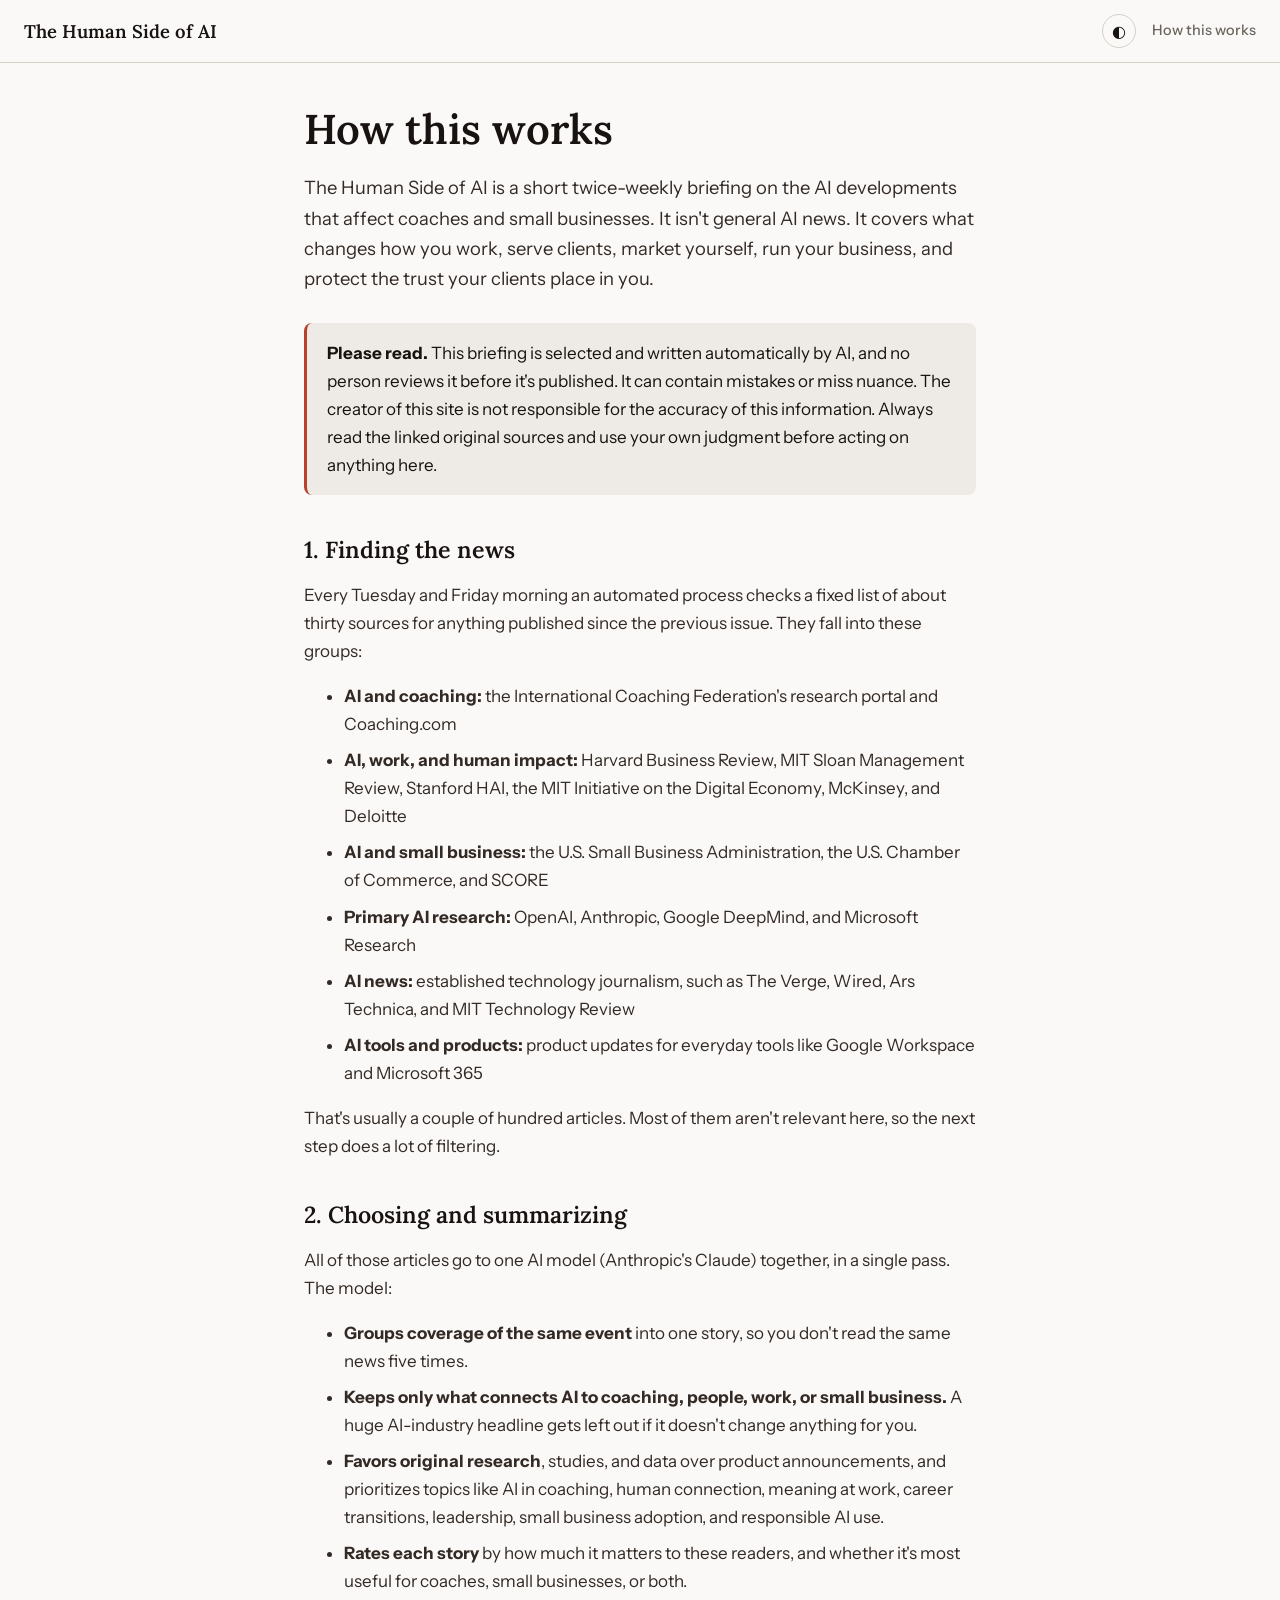
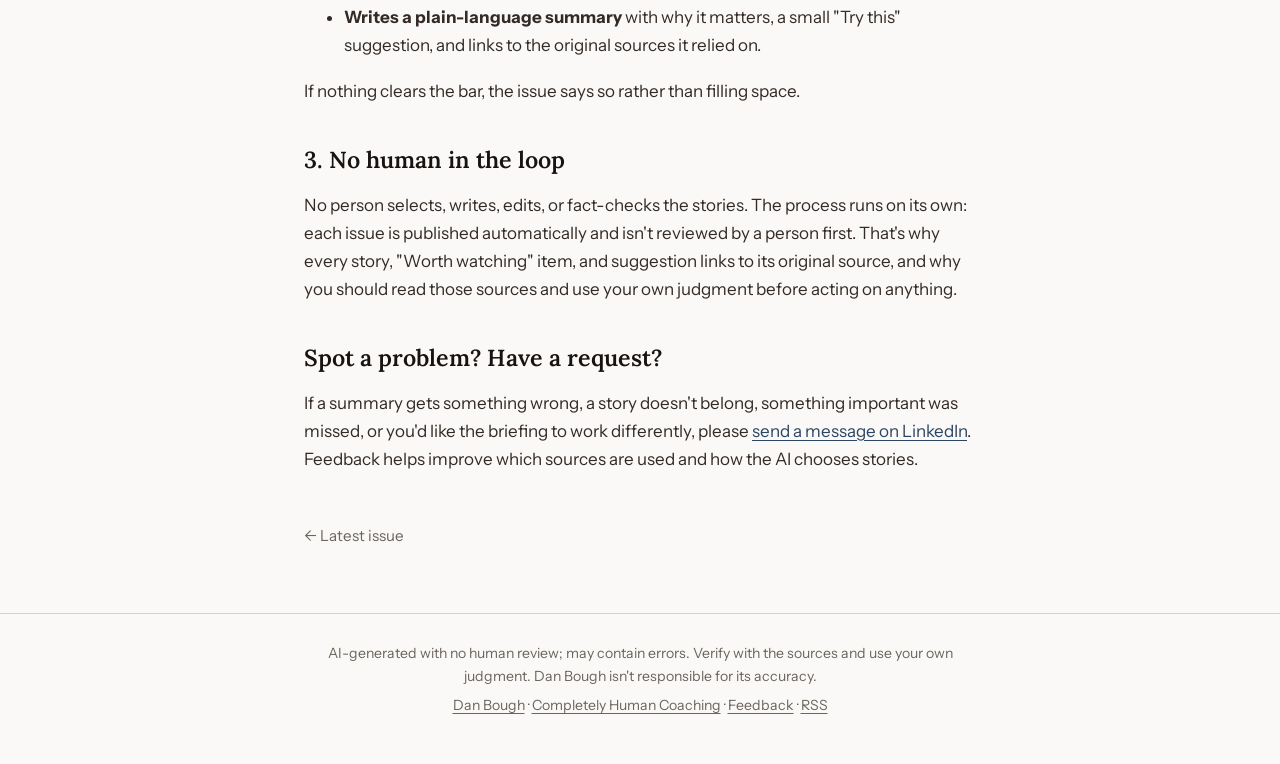
==== commit 63d06165: "Update site: 2026-09-29" ====
--- a/about.html
+++ b/about.html
@@ -47,7 +47,7 @@
     place in you.</p>
 
   <div class="disclaimer-box">
-    <strong>Please read.</strong> This briefing is selected and written automatically by AI, and no person reviews it before it&#x27;s published. It can contain mistakes or miss nuance. Dan Bough and Completely Human Coaching are not responsible for the accuracy of this information. Always read the linked original sources and use your own judgment before acting on anything here.
+    <strong>Please read.</strong> This briefing is selected and written automatically by AI, and no person reviews it before it&#x27;s published. It can contain mistakes or miss nuance. The creator of this site is not responsible for the accuracy of this information. Always read the linked original sources and use your own judgment before acting on anything here.
   </div>
 
   <h2>1. Finding the news</h2>
@@ -90,35 +90,24 @@
   <p>If nothing clears the bar, the issue says so rather than filling space.</p>
 
   <h2>3. No human in the loop</h2>
-  <p>No person selects, writes, edits, or fact-checks the stories. Dan Bough set up the
-    automated process, and each issue is published automatically and isn't reviewed by a person
-    first. That's why every story, "Worth watching" item, and suggestion links to its original
+  <p>No person selects, writes, edits, or fact-checks the stories. The process runs on its own:
+    each issue is published automatically and isn't reviewed by a person first. That's why every story, "Worth watching" item, and suggestion links to its original
     source, and why you should read those sources and use your own judgment before acting on
     anything.</p>
 
   <h2>Spot a problem? Have a request?</h2>
   <p>If a summary gets something wrong, a story doesn't belong, something important was missed,
-    or you'd like the briefing to work differently, please reach out to Dan Bough
-    directly. <a href="https://www.linkedin.com/in/dan-bough/" target="_blank" rel="noopener">Send a message on
-    LinkedIn</a>. Feedback helps improve which sources are used and how the AI chooses stories.</p>
-
-  <h2>Who set this up</h2>
-  <div class="author-card">
-    <img src="assets/dan-bough.jpg" alt="Dan Bough" class="author-photo" width="96" height="96">
-    <p>Dan Bough is a coach at <a href="https://completelyhumancoaching.com" target="_blank" rel="noopener">Completely Human Coaching</a>,
-      helping people find fulfillment in their lives. This automated briefing is offered as a
-      free resource for fellow coaches and small business owners.
-      <a href="https://www.linkedin.com/in/dan-bough/" target="_blank" rel="noopener">Connect on LinkedIn</a>.</p>
-  </div>
+    or you'd like the briefing to work differently, please
+    <a href="https://www.linkedin.com/in/dan-bough/" target="_blank" rel="noopener">send a message on LinkedIn</a>. Feedback helps improve which sources are used and how the AI chooses stories.</p>
 
   <nav class="issue-nav"><a href="index.html">← Latest issue</a></nav>
 </main>
 
 <footer class="site-footer">
-  <p class="footer-disclaimer">Written automatically by AI, with no human review, and it may contain mistakes. Dan Bough isn&#x27;t responsible for its accuracy. Read the linked sources and use your own judgment.</p>
-  <p class="footer-feedback">Spot a mistake, or have an idea to make this more useful? <a href="https://www.linkedin.com/in/dan-bough/" target="_blank" rel="noopener">Message Dan Bough on LinkedIn</a>.</p>
-  <p class="footer-credit">An automated project set up by <a href="https://www.linkedin.com/in/dan-bough/" target="_blank" rel="noopener">Dan Bough</a>
+  <p>AI-generated with no human review; may contain errors. Verify with the sources and use your own judgment. Dan Bough isn&#x27;t responsible for its accuracy.</p>
+  <p><a href="https://www.linkedin.com/in/dan-bough/" target="_blank" rel="noopener">Dan Bough</a>
     · <a href="https://completelyhumancoaching.com" target="_blank" rel="noopener">Completely Human Coaching</a>
+    · <a href="https://www.linkedin.com/in/dan-bough/" target="_blank" rel="noopener">Feedback</a>
     · <a href="feed.xml">RSS</a></p>
 </footer>
 
--- a/assets/style.css
+++ b/assets/style.css
@@ -347,9 +347,6 @@
   padding: 16px 20px;
   margin: 28px 0;
 }
-.author-card { display: flex; gap: 20px; align-items: flex-start; }
-.author-photo { border-radius: 50%; flex-shrink: 0; object-fit: cover; }
-.author-card p { margin: 0; }
 
 .site-footer {
   border-top: 1px solid var(--border);
@@ -358,7 +355,7 @@
   font-size: 0.88rem;
   color: var(--text-muted);
 }
-.site-footer p { margin: 0 0 8px; }
+.site-footer p { margin: 0 0 6px; max-width: 640px; margin-left: auto; margin-right: auto; }
 .site-footer a { color: var(--text-muted); }
 .site-footer a:hover { color: var(--ember); }
 
@@ -372,6 +369,5 @@
   .hero, .explore-card, .subscribe { padding: 22px 18px; }
   .story-body { padding: 20px 18px 22px; }
   .pros-cons { grid-template-columns: 1fr; }
-  .author-card { flex-direction: column; }
   .site-footer { padding: 24px 16px 32px; }
 }
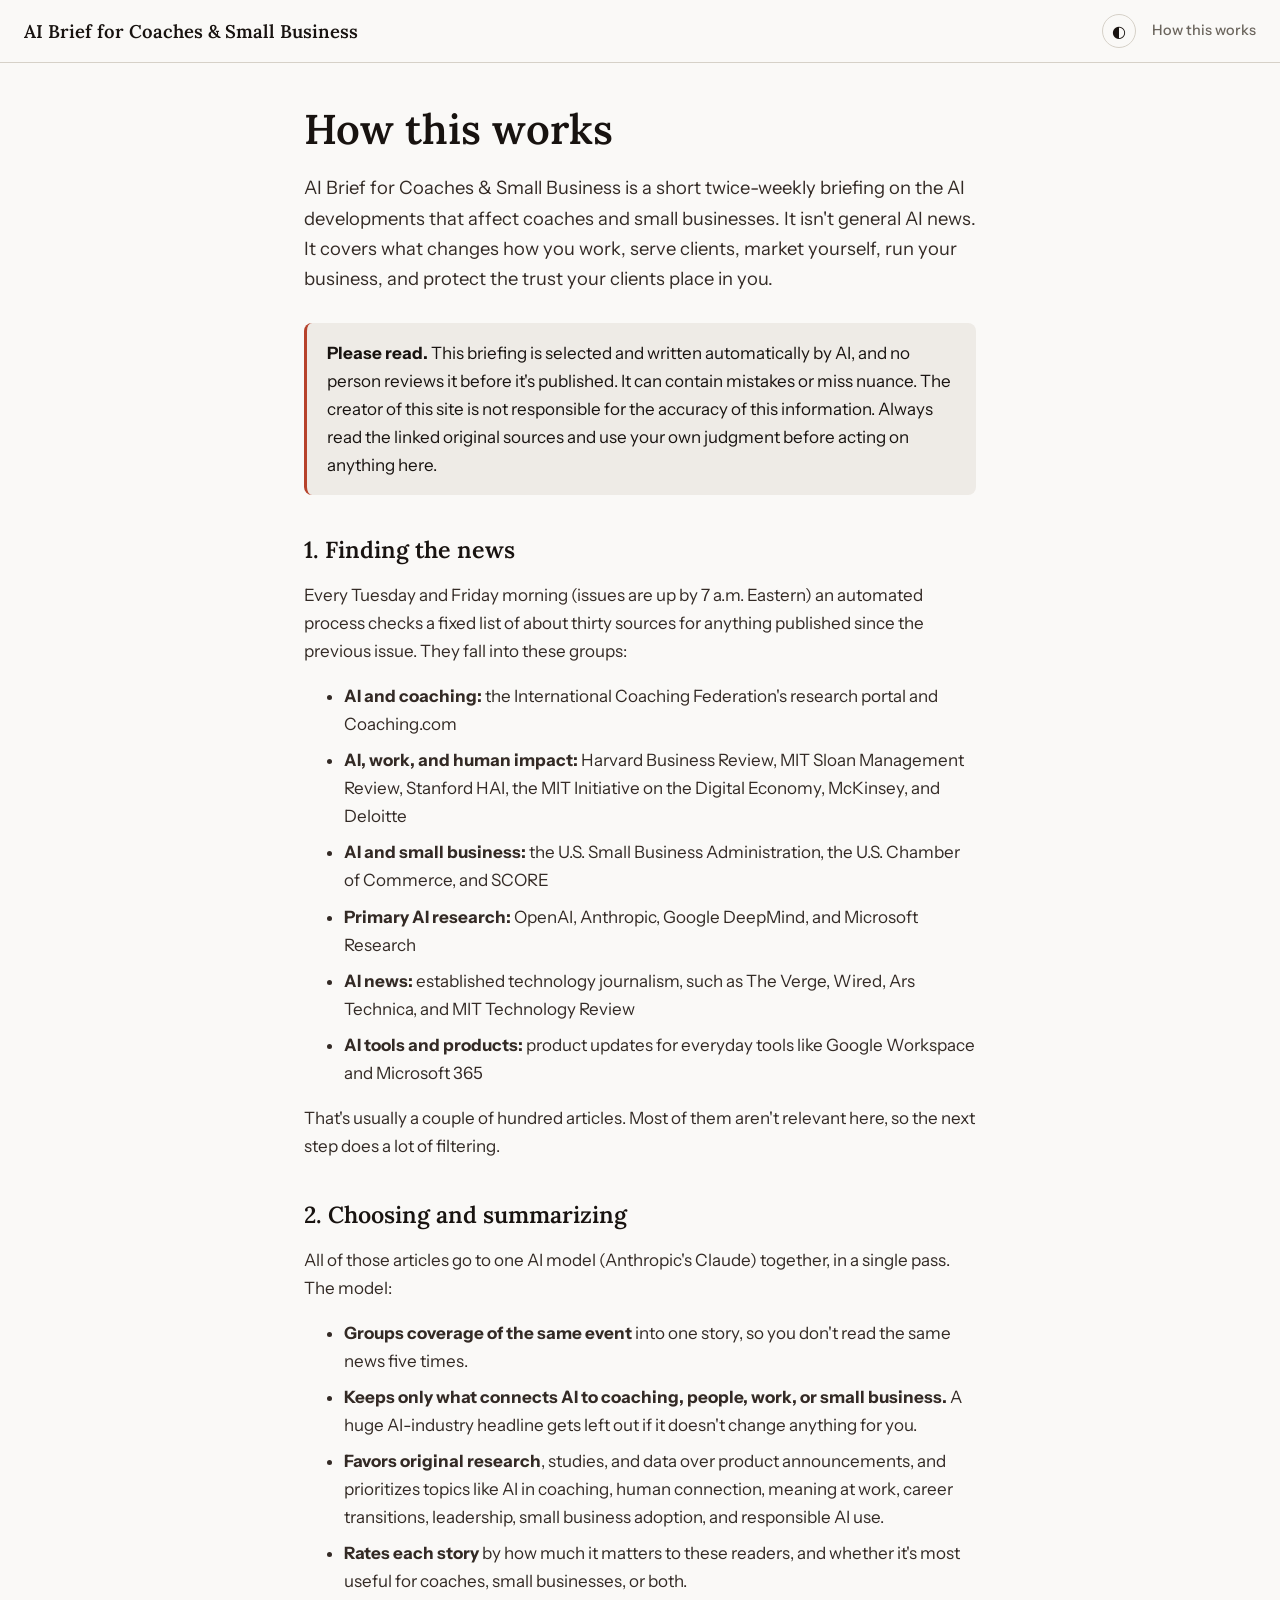
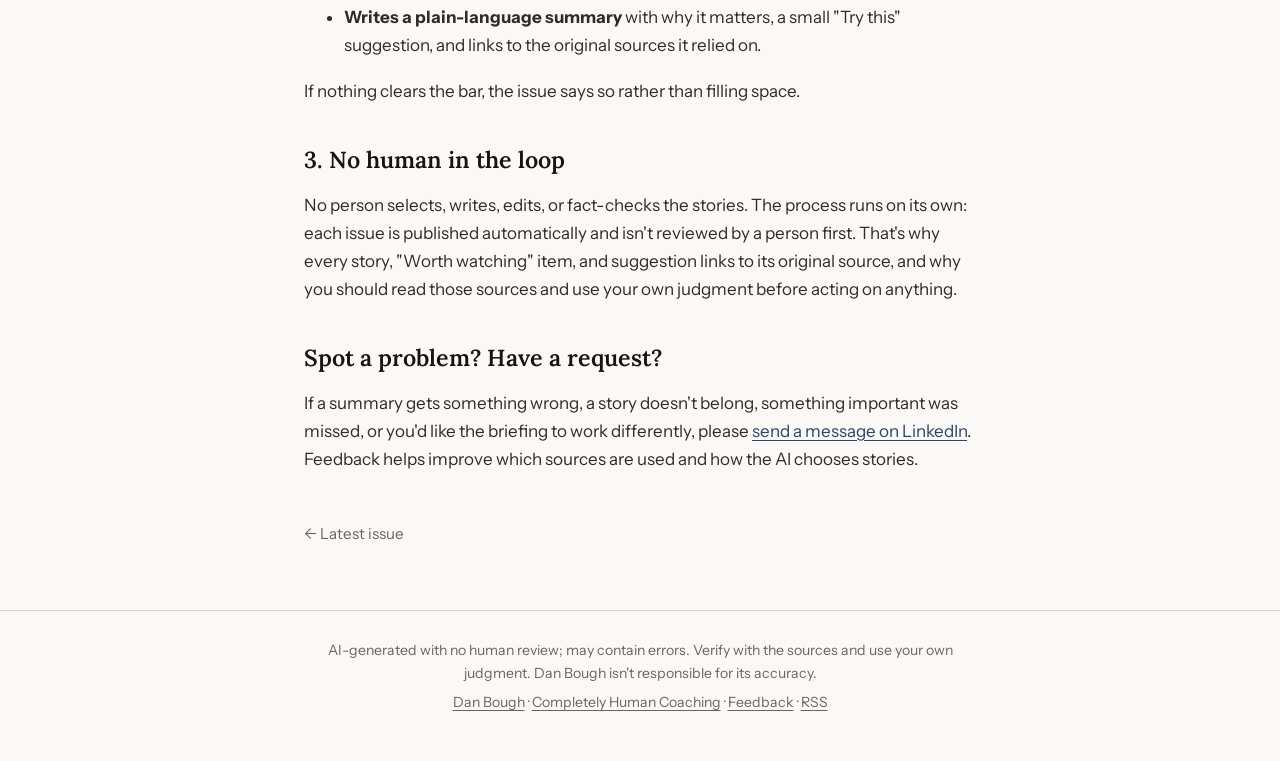
==== commit ea243e78: "Update site: 2026-09-29" ====
--- a/about.html
+++ b/about.html
@@ -3,10 +3,10 @@
 <head>
 <meta charset="utf-8">
 <meta name="viewport" content="width=device-width, initial-scale=1">
-<title>How this works · The Human Side of AI</title>
+<title>How this works · AI Brief for Coaches &amp; Small Business</title>
 <meta name="description" content="How the twice-weekly AI briefing for coaches and small businesses is sourced, selected, and summarized, and why you should always check the sources.">
-<meta property="og:site_name" content="The Human Side of AI">
-<meta property="og:title" content="How this works · The Human Side of AI">
+<meta property="og:site_name" content="AI Brief for Coaches &amp; Small Business">
+<meta property="og:title" content="How this works · AI Brief for Coaches &amp; Small Business">
 <meta property="og:description" content="How the twice-weekly AI briefing for coaches and small businesses is sourced, selected, and summarized, and why you should always check the sources.">
 <meta property="og:url" content="https://ai.completelyhumancoaching.com/about.html">
 <meta property="og:image" content="https://ai.completelyhumancoaching.com/assets/og-image.png">
@@ -14,14 +14,14 @@
 <meta property="og:image:height" content="630">
 <meta property="og:type" content="website">
 <meta name="twitter:card" content="summary_large_image">
-<meta name="twitter:title" content="How this works · The Human Side of AI">
+<meta name="twitter:title" content="How this works · AI Brief for Coaches &amp; Small Business">
 <meta name="twitter:description" content="How the twice-weekly AI briefing for coaches and small businesses is sourced, selected, and summarized, and why you should always check the sources.">
 <meta name="twitter:image" content="https://ai.completelyhumancoaching.com/assets/og-image.png">
 <link rel="icon" type="image/png" href="assets/favicon.png">
-<link rel="alternate" type="application/rss+xml" title="The Human Side of AI" href="feed.xml">
+<link rel="alternate" type="application/rss+xml" title="AI Brief for Coaches &amp; Small Business" href="feed.xml">
 <script>
 try {
-  var saved = localStorage.getItem('human-side-of-ai-theme');
+  var saved = localStorage.getItem('ai-brief-theme');
   if (saved) document.documentElement.setAttribute('data-theme', saved);
 } catch (e) {}
 </script>
@@ -33,7 +33,7 @@
 <body>
 
 <header class="masthead">
-  <a class="masthead-brand" href="index.html">The Human Side of AI</a>
+  <a class="masthead-brand" href="index.html"><span class="brand-full">AI Brief for Coaches &amp; Small Business</span><span class="brand-short" aria-hidden="true">AI Brief</span></a>
   <nav class="masthead-nav">
     <button class="theme-toggle" aria-label="Toggle dark mode">◐</button>
     <a href="about.html">How this works</a>
@@ -41,7 +41,7 @@
 </header>
 <main class="about">
   <h1 class="about-title">How this works</h1>
-  <p class="about-lede">The Human Side of AI is a short twice-weekly briefing on the AI developments that
+  <p class="about-lede">AI Brief for Coaches &amp; Small Business is a short twice-weekly briefing on the AI developments that
     affect coaches and small businesses. It isn't general AI news. It covers what changes how you
     work, serve clients, market yourself, run your business, and protect the trust your clients
     place in you.</p>
@@ -51,7 +51,8 @@
   </div>
 
   <h2>1. Finding the news</h2>
-  <p>Every Tuesday and Friday morning an automated process checks a fixed list of about thirty sources for
+  <p>Every Tuesday and Friday morning (issues are up by 7 a.m. Eastern) an automated process
+    checks a fixed list of about thirty sources for
     anything published since the previous issue. They fall into these groups:</p>
   <ul>
     <li><strong>AI and coaching:</strong> the International Coaching Federation's research portal
@@ -121,7 +122,7 @@
       (window.matchMedia('(prefers-color-scheme: dark)').matches ? 'dark' : 'light');
     var next = current === 'dark' ? 'light' : 'dark';
     root.setAttribute('data-theme', next);
-    try { localStorage.setItem('human-side-of-ai-theme', next); } catch (e) {}
+    try { localStorage.setItem('ai-brief-theme', next); } catch (e) {}
   });
 })();
 </script>
--- a/assets/style.css
+++ b/assets/style.css
@@ -85,7 +85,8 @@
   color: var(--text);
 }
 .masthead-nav { display: flex; align-items: center; gap: 16px; }
-.masthead-nav a { font-size: 0.9rem; font-weight: 500; text-decoration: none; color: var(--text-muted); }
+.masthead-nav a { font-size: 0.9rem; font-weight: 500; text-decoration: none; color: var(--text-muted); white-space: nowrap; }
+.brand-short { display: none; }
 .masthead-nav a:hover { color: var(--ember); }
 
 .theme-toggle {
@@ -105,6 +106,16 @@
 .intro { margin-bottom: 36px; }
 .intro-title { font-size: clamp(2.1rem, 6vw, 3rem); margin: 0 0 12px; letter-spacing: -0.01em; }
 .intro-tagline { font-size: 1.2rem; color: var(--text-soft); margin: 0 0 14px; }
+.intro-schedule {
+  display: inline-block;
+  font-size: 0.9rem;
+  font-weight: 600;
+  color: var(--ember);
+  background: var(--bg-soft);
+  border-radius: 8px;
+  padding: 4px 12px;
+  margin: 0 0 14px;
+}
 .intro-byline { font-size: 0.95rem; color: var(--text-muted); margin: 0; }
 
 .hero {
@@ -333,7 +344,9 @@
 .subscribe-button:hover { background: var(--ember); color: var(--bg); }
 
 .issue-nav { margin-top: 48px; }
+.issue-nav { display: flex; flex-wrap: wrap; justify-content: space-between; gap: 8px 16px; }
 .issue-nav a { text-decoration: none; color: var(--text-muted); font-size: 0.95rem; }
+.issue-schedule { font-size: 0.9rem; color: var(--text-muted); }
 
 .about-title { font-size: clamp(2rem, 6vw, 2.6rem); margin: 0 0 16px; }
 .about-lede { font-size: 1.15rem; color: var(--text-soft); }
@@ -365,6 +378,8 @@
   main { padding: 28px 16px 48px; }
   .masthead { padding: 12px 16px; }
   .masthead-brand { font-size: 1rem; }
+  .brand-full { display: none; }
+  .brand-short { display: inline; }
   .masthead-nav { gap: 10px; }
   .hero, .explore-card, .subscribe { padding: 22px 18px; }
   .story-body { padding: 20px 18px 22px; }
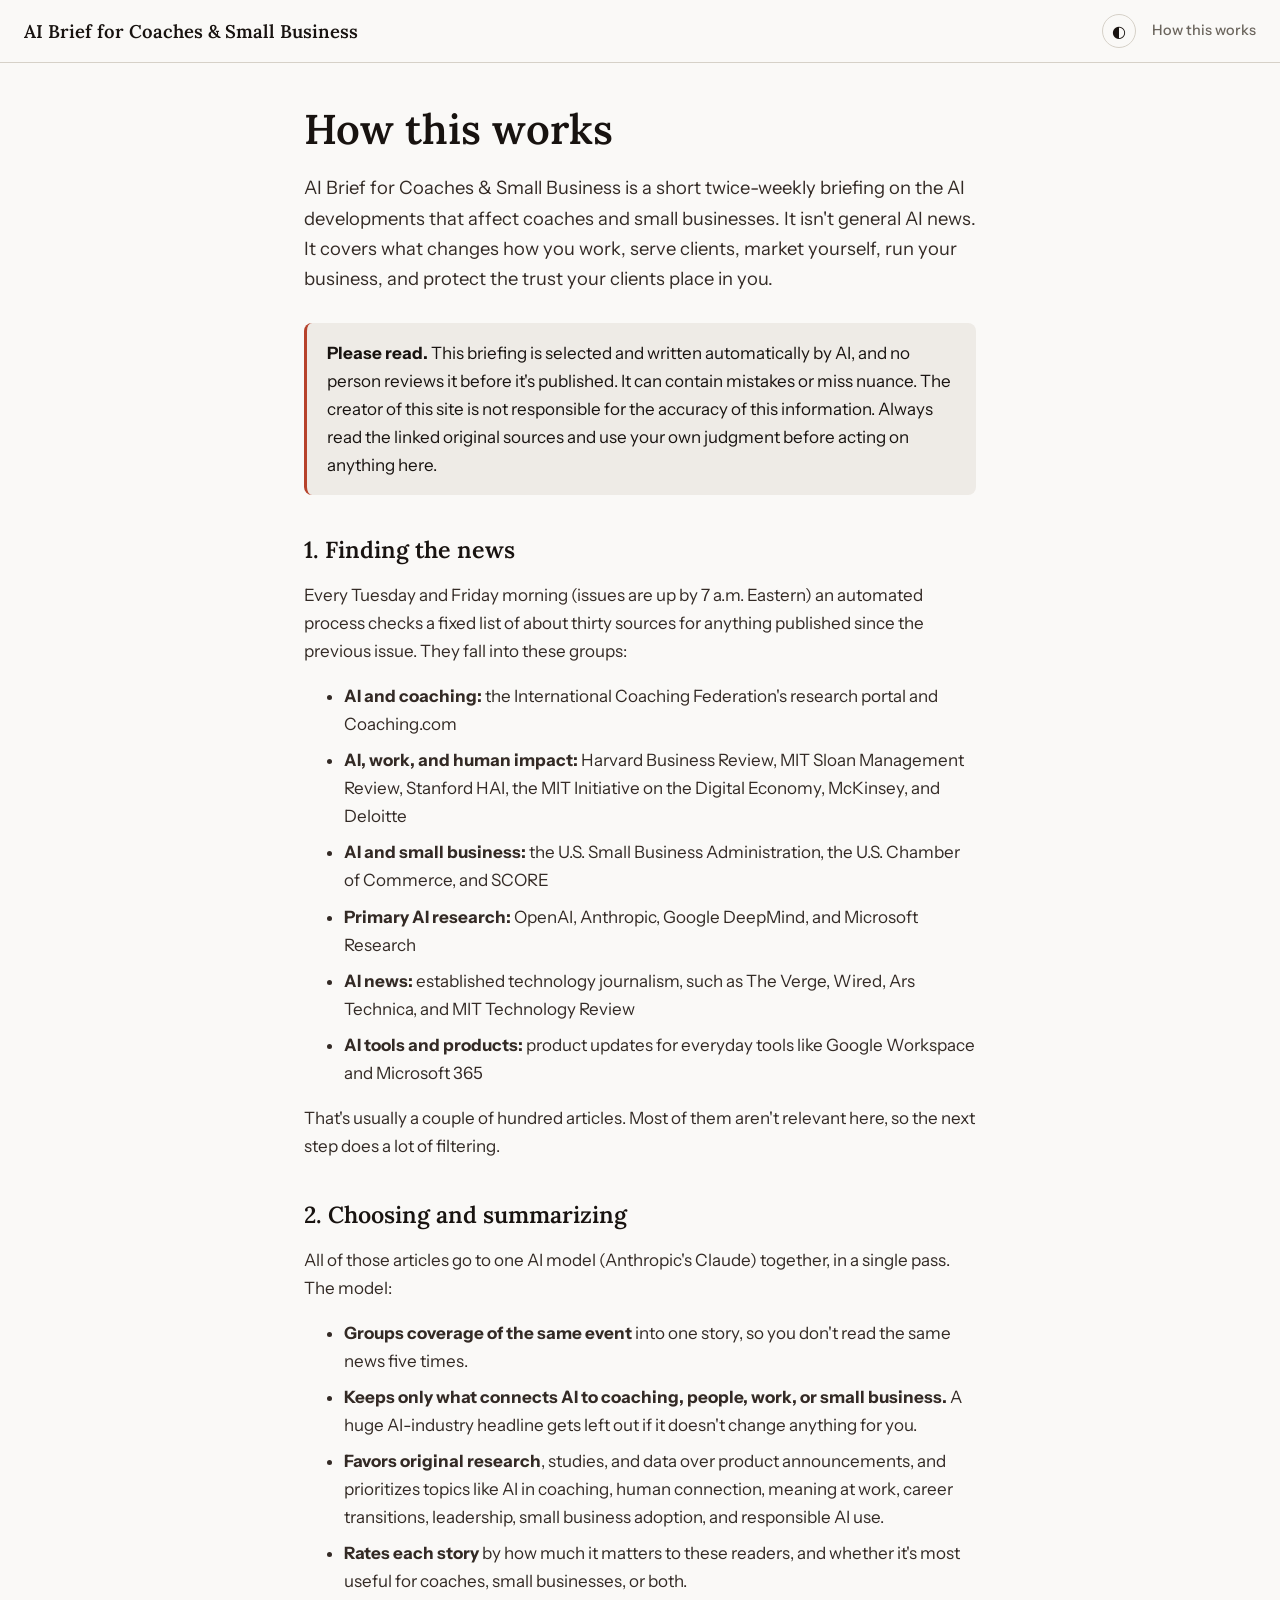
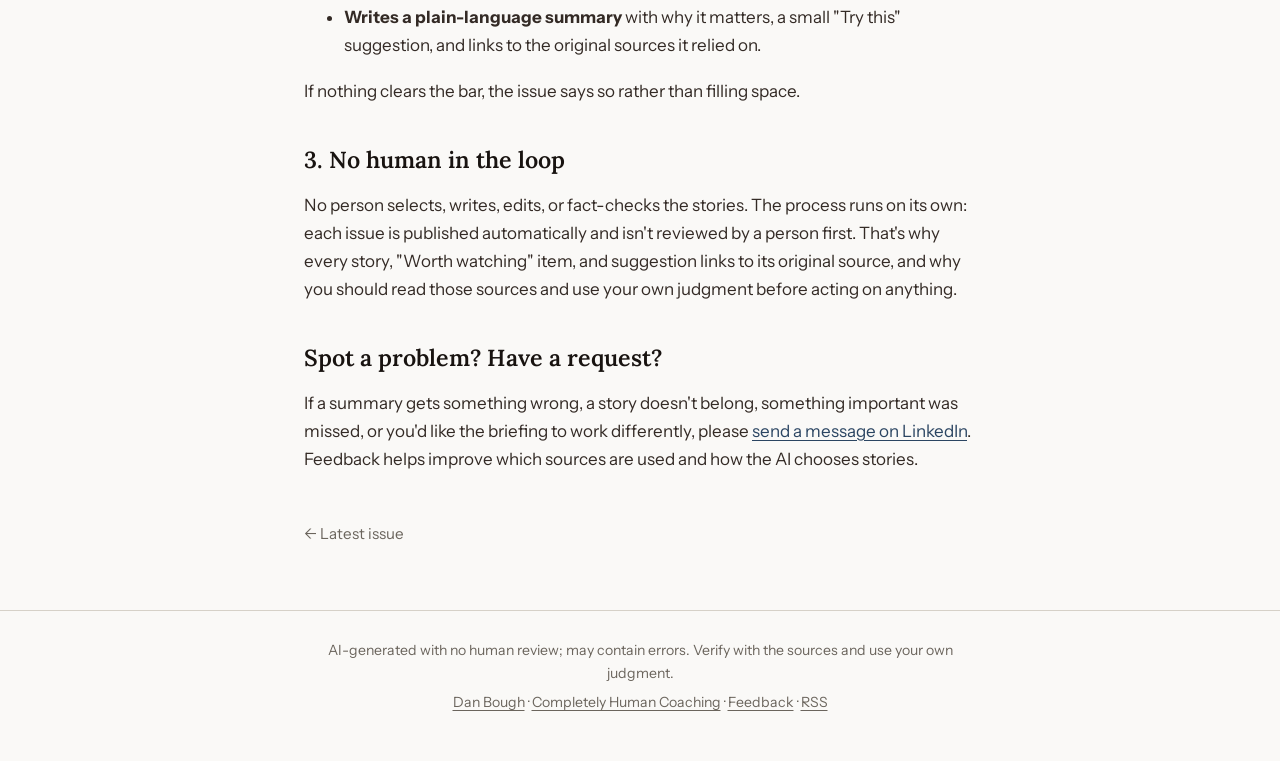
==== commit dcd1e15c: "Remove accuracy-responsibility line from footer disclaimer Co-Authored-By: Claude Opus 5.5 <noreply@" ====
--- a/about.html
+++ b/about.html
@@ -105,7 +105,7 @@
 </main>
 
 <footer class="site-footer">
-  <p>AI-generated with no human review; may contain errors. Verify with the sources and use your own judgment. Dan Bough isn&#x27;t responsible for its accuracy.</p>
+  <p>AI-generated with no human review; may contain errors. Verify with the sources and use your own judgment.</p>
   <p><a href="https://www.linkedin.com/in/dan-bough/" target="_blank" rel="noopener">Dan Bough</a>
     · <a href="https://completelyhumancoaching.com" target="_blank" rel="noopener">Completely Human Coaching</a>
     · <a href="https://www.linkedin.com/in/dan-bough/" target="_blank" rel="noopener">Feedback</a>
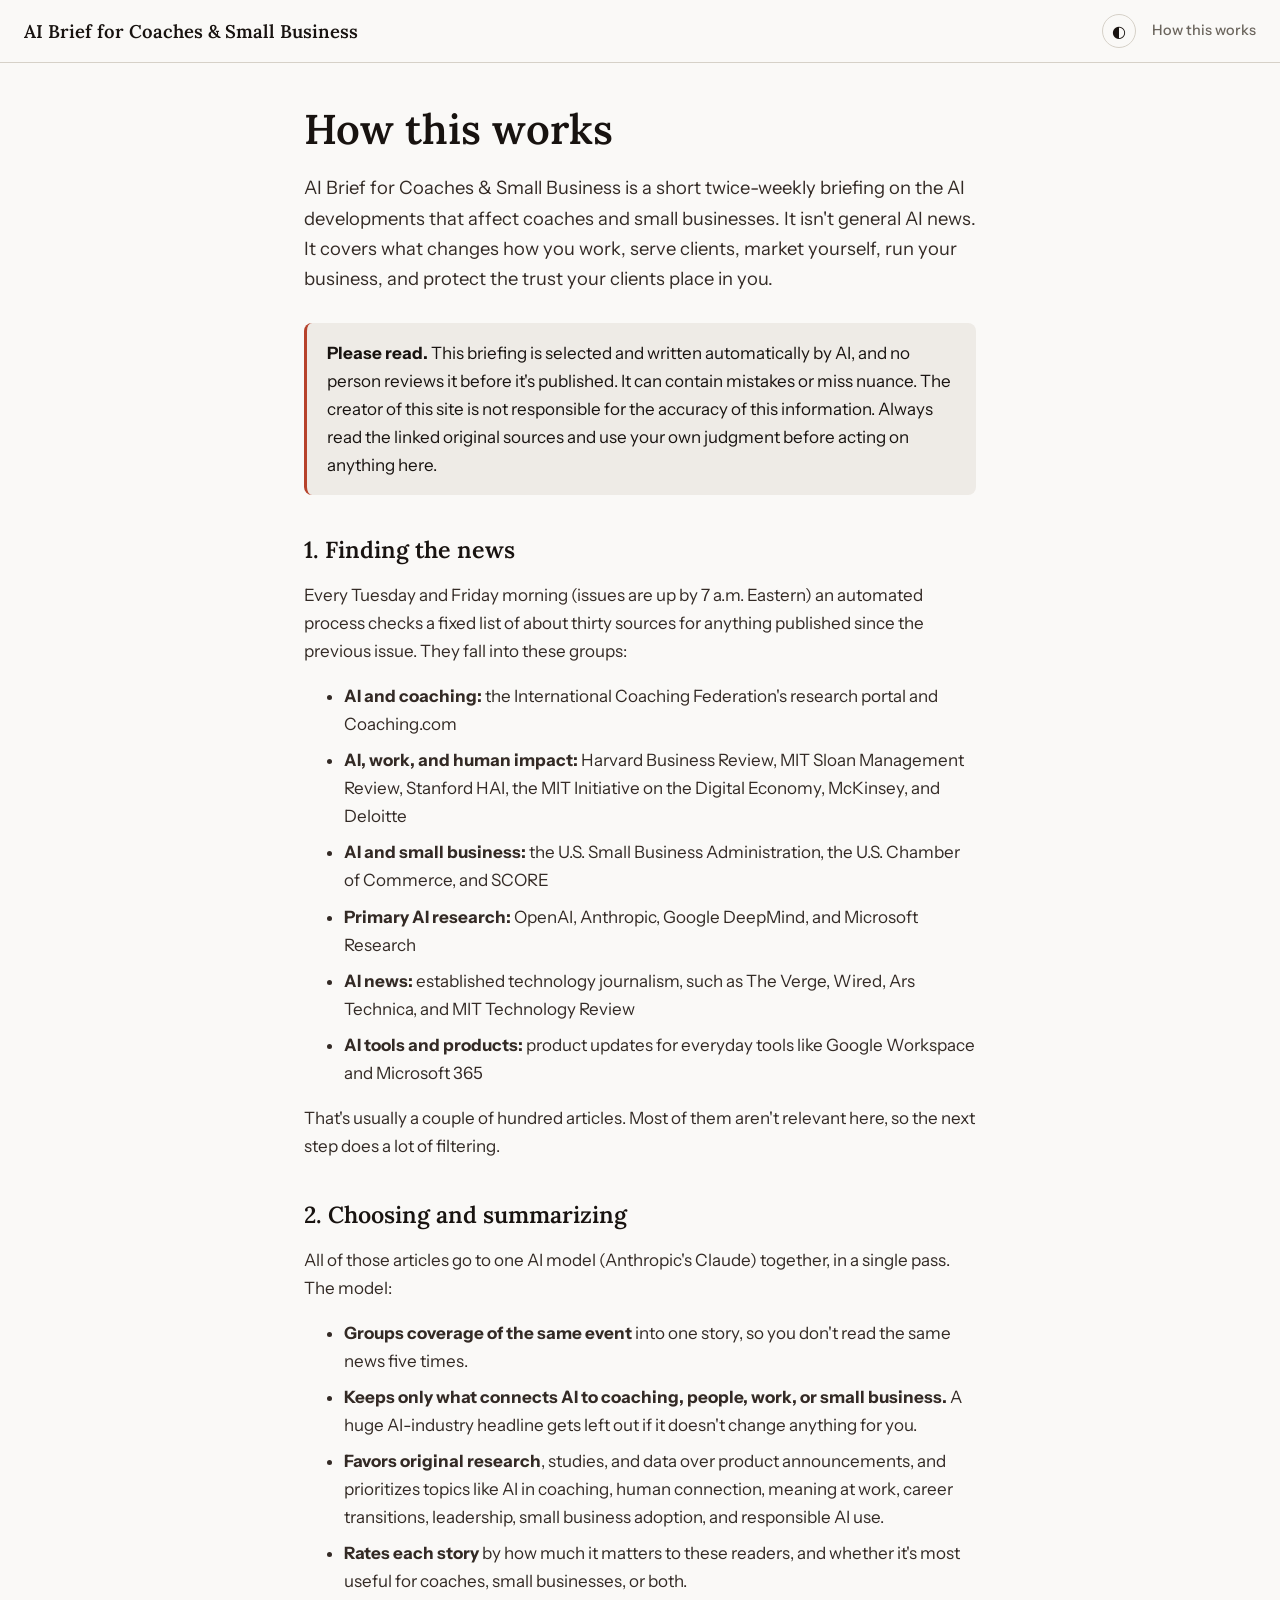
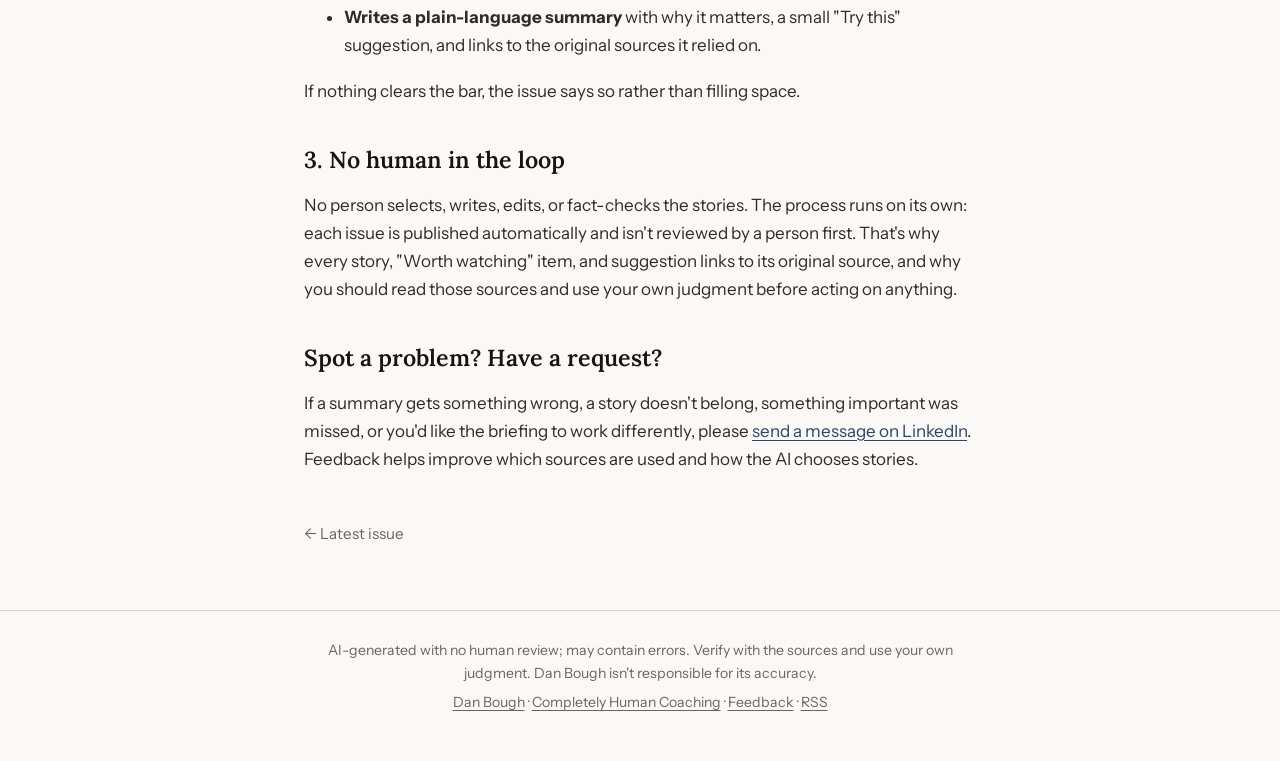
==== commit e0be64ed: "Update site: 2026-10-06" ====
--- a/about.html
+++ b/about.html
@@ -105,7 +105,7 @@
 </main>
 
 <footer class="site-footer">
-  <p>AI-generated with no human review; may contain errors. Verify with the sources and use your own judgment.</p>
+  <p>AI-generated with no human review; may contain errors. Verify with the sources and use your own judgment. Dan Bough isn&#x27;t responsible for its accuracy.</p>
   <p><a href="https://www.linkedin.com/in/dan-bough/" target="_blank" rel="noopener">Dan Bough</a>
     · <a href="https://completelyhumancoaching.com" target="_blank" rel="noopener">Completely Human Coaching</a>
     · <a href="https://www.linkedin.com/in/dan-bough/" target="_blank" rel="noopener">Feedback</a>
